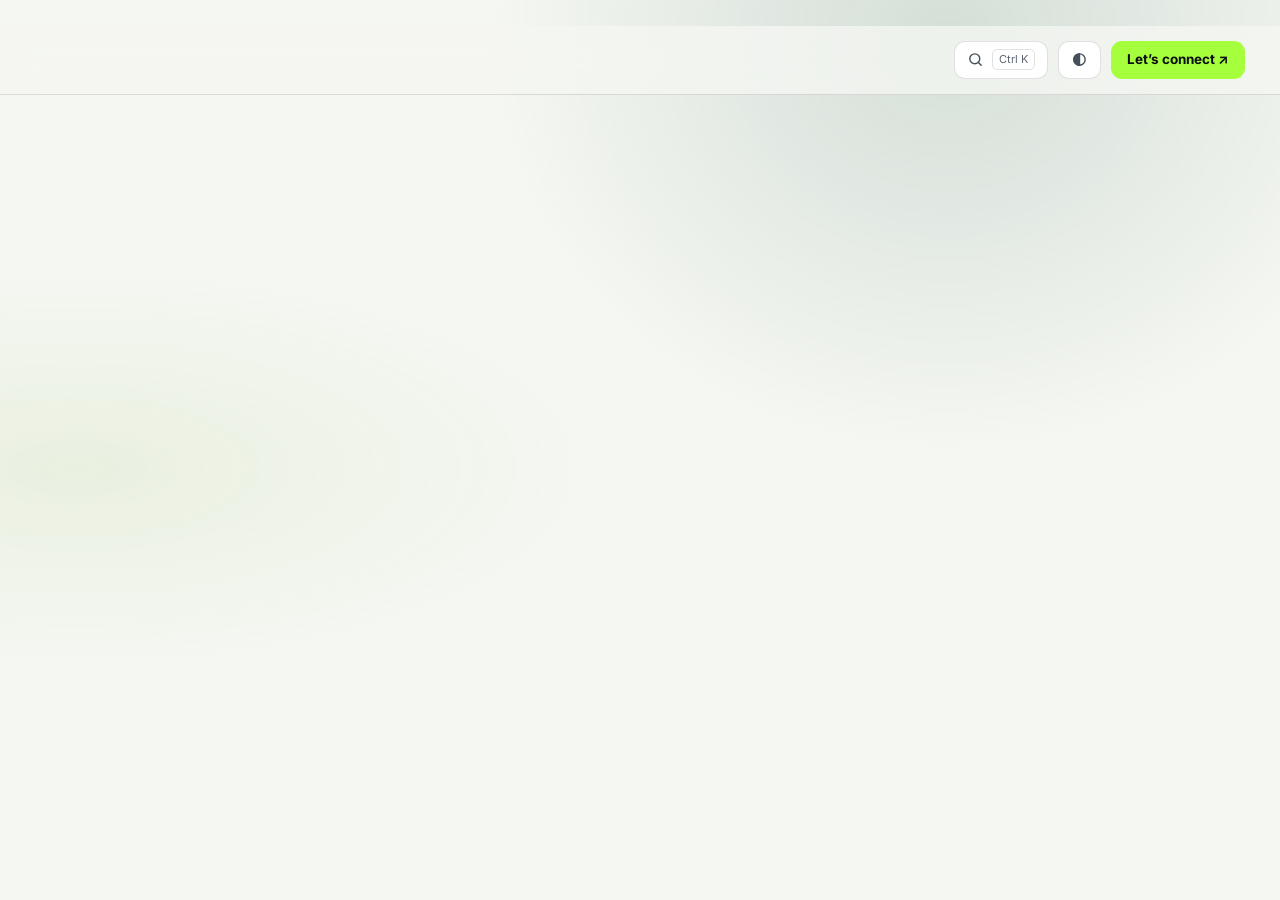
==== index.html @ dca44bc2 "feat: restore portfolio v10 site and brand asset paths" ====
<!doctype html>
<html lang="en">
<head>
<meta charset="utf-8">
<meta name="viewport" content="width=device-width,initial-scale=1,viewport-fit=cover">
<title>Mahid Rafiq | Pharmacy × Technology × Research</title>
<meta name="description" content="Mahid Rafiq is a B.Pharm student and software builder working across pharmacy, technology, research and innovation. Open to remote, part-time internships and project work.">
<meta name="author" content="Mahid Rafiq">
<meta name="robots" content="index,follow,max-image-preview:large">
<link rel="canonical" href="https://mahidrafiq.github.io/mahidrafiq/">
<link rel="preconnect" href="https://fonts.googleapis.com">
<link rel="preconnect" href="https://fonts.gstatic.com" crossorigin>
<meta property="og:title" content="Mahid Rafiq | Pharmacy × Technology × Research">
<meta property="og:description" content="Software, research support and grassroots innovation from a B.Pharm student. Try the live demos.">
<meta name="theme-color" content="#0B0F12">
<link rel="icon" type="image/png" sizes="32x32" href="assets/brand/favicon-32.png">
<link rel="icon" type="image/png" sizes="16x16" href="assets/brand/favicon-16.png">
<link rel="apple-touch-icon" href="assets/brand/apple-touch-icon.png">
<meta property="og:type" content="website">
<meta property="og:site_name" content="Mahid Rafiq">
<meta property="og:url" content="https://mahidrafiq.github.io/mahidrafiq/">
<meta property="og:locale" content="en_IN">
<meta property="og:image:width" content="1200">
<meta property="og:image:height" content="630">
<meta property="og:image" content="https://mahidrafiq.github.io/mahidrafiq/assets/brand/og-image.png">
<meta name="twitter:card" content="summary_large_image">
<meta name="twitter:title" content="Mahid Rafiq | Pharmacy × Technology × Research">
<meta name="twitter:description" content="Software, research support and grassroots innovation from a B.Pharm student.">
<meta name="twitter:image" content="https://mahidrafiq.github.io/mahidrafiq/assets/brand/og-image.png">
<link rel="stylesheet" href="https://fonts.googleapis.com/css2?family=Inter:wght@400;500;600;700&family=Space+Grotesk:wght@400;500;600;700&display=swap">
<link rel="stylesheet" href="css/style.css">
<script type="application/ld+json">
{"@context":"https://schema.org","@graph":[{"@type":"Person","@id":"https://mahidrafiq.github.io/mahidrafiq/#person","name":"Mahid Rafiq","url":"https://mahidrafiq.github.io/mahidrafiq/","image":"https://mahidrafiq.github.io/mahidrafiq/assets/mahid-portrait.jpg","jobTitle":"B.Pharm student · Junior software developer · Research & innovation","sameAs":["https://www.linkedin.com/in/mahidrafiq","https://github.com/mahidrafiq"],"knowsAbout":["Pharmacy","Software development","Scientific research","Technical documentation","Grassroots innovation","Agricultural innovation"]},{"@type":"WebSite","@id":"https://mahidrafiq.github.io/mahidrafiq/#website","url":"https://mahidrafiq.github.io/mahidrafiq/","name":"Mahid Rafiq","description":"Portfolio of Mahid Rafiq — pharmacy, technology, research and innovation."}]}
</script>
</head>
<body>
<svg class="defs" width="0" height="0" aria-hidden="true" focusable="false"><defs><linearGradient id="mr-metal" x1="0" y1="0" x2="0.95" y2="1"><stop offset="0%" stop-color="#FFFFFF"/><stop offset="22%" stop-color="#C8CDD4"/><stop offset="43%" stop-color="#F8FAFC"/><stop offset="65%" stop-color="#8B929C"/><stop offset="84%" stop-color="#E5E8ED"/><stop offset="100%" stop-color="#FFFFFF"/></linearGradient></defs></svg>
<div id="bar"></div><div id="spot"></div>
<a class="skip" href="#view">Skip to content</a>
<header class="topbar bleed"><div class="shell nav">
<a class="brand" id="brand-link" href="#top" aria-label="Home"></a><nav class="nav-links" id="navlinks" aria-label="Main navigation"></nav>
<div class="nav-right">
<button class="ib" id="palbtn" type="button" aria-label="Open command palette" aria-controls="pal" aria-expanded="false"><svg viewBox="0 0 24 24" fill="none" stroke="currentColor" stroke-width="2" stroke-linecap="round"><circle cx="11" cy="11" r="7"/><path d="M20 20l-3.5-3.5"/></svg><kbd id="kbd">Ctrl K</kbd></button>
<button class="ib" id="theme" type="button" aria-label="Switch colour theme"><svg viewBox="0 0 24 24" fill="none" stroke="currentColor" stroke-width="2" stroke-linecap="round"><circle cx="12" cy="12" r="8"/><path d="M12 4a8 8 0 0 0 0 16z" fill="currentColor"/></svg></button>
<a class="nav-cta" href="https://www.linkedin.com/in/mahidrafiq" target="_blank" rel="noopener">Let’s connect ↗</a>
<button class="ib menu-toggle" id="menubtn" type="button" aria-expanded="false" aria-controls="mpanel" aria-label="Open navigation"><svg viewBox="0 0 24 24" fill="none" stroke="currentColor" stroke-width="2" stroke-linecap="round"><path d="M4 8h16M4 16h16"/></svg></button>
</div></div></header>
<div class="mpanel" id="mpanel"></div><main id="view" tabindex="-1"></main><footer id="footer" class="bleed"></footer>
<div class="pal" id="pal" hidden role="dialog" aria-modal="true" aria-label="Command palette"><div class="pal-box"><input class="pal-in" id="pal-in" type="text" placeholder="Jump to a page, section or command…" autocomplete="off" spellcheck="false" aria-label="Search commands" aria-controls="pal-list"><ul id="pal-list" role="listbox"></ul><div class="pal-foot mono">↑ ↓ navigate · enter select · esc close</div></div></div>
<div id="toast" role="status"></div><div class="vh" id="live" aria-live="polite"></div>
<noscript><div class="noscript-card"><strong>JavaScript is required for the interactive portfolio.</strong><p>You can still reach Mahid directly through <a href="https://www.linkedin.com/in/mahidrafiq">LinkedIn</a> or <a href="https://github.com/mahidrafiq">GitHub</a>.</p></div></noscript>
<script src="js/data.js"></script><script src="js/app.js"></script>
</body>
</html>
---- css/style.css ----
/* Brand: Midnight Voltage — original v10 layout, responsive grid and motion system. */
:root{--bg:#0B0F12;--bg2:#0e1418;--panel:#11171c;--panel2:#171f26;--text:#F5F7F2;--muted:#AEB6BF;--dim:#85909b;--line:rgba(245,247,242,.11);--line2:rgba(245,247,242,.2);--lime:#A6FF3D;--on-lime:#0B0F12;--acc:#A6FF3D;--silver:#C7CCD3;--forest:#0F4D3A;--good:#6ee7a0;--bad:#ff8a8a;--g1:#A6FF3D;--g2:#C7CCD3;--glow:rgba(15,77,58,.45);--glow2:rgba(166,255,61,.06);--noise:.09;--shadow:0 30px 80px -30px rgba(0,0,0,.7);--lgd:block;--lgl:none;--sans:"Inter",system-ui,-apple-system,"Segoe UI",sans-serif;--display:"Space Grotesk","Inter",system-ui,sans-serif;--mono:"Inter",system-ui,sans-serif;--max:1210px;color-scheme:dark}
:root[data-theme=light]{--bg:#F5F7F2;--bg2:#ebeee8;--panel:#fff;--panel2:#eff2ec;--text:#0B0F12;--muted:#46505a;--dim:#5d6772;--line:rgba(11,15,18,.12);--line2:rgba(11,15,18,.24);--acc:#0F4D3A;--silver:#5d6772;--good:#0d7a47;--bad:#b42323;--g1:#0F4D3A;--g2:#687280;--glow:rgba(15,77,58,.14);--glow2:rgba(94,158,0,.07);--noise:0;--lgd:none;--lgl:block;color-scheme:light}
@media(prefers-color-scheme:light){:root:not([data-theme=dark]){--bg:#F5F7F2;--bg2:#ebeee8;--panel:#fff;--panel2:#eff2ec;--text:#0B0F12;--muted:#46505a;--dim:#5d6772;--line:rgba(11,15,18,.12);--line2:rgba(11,15,18,.24);--acc:#0F4D3A;--silver:#5d6772;--good:#0d7a47;--bad:#b42323;--g1:#0F4D3A;--g2:#687280;--glow:rgba(15,77,58,.14);--glow2:rgba(94,158,0,.07);--noise:0;--lgd:none;--lgl:block;color-scheme:light}}
*{box-sizing:border-box}[hidden]{display:none!important}html{scroll-behavior:smooth;scroll-padding-top:92px}body{margin:0;background:var(--bg);color:var(--text);font-family:var(--sans);font-size:16px;line-height:1.6;-webkit-font-smoothing:antialiased;padding-left:max(16px,env(safe-area-inset-left,0px));padding-right:max(16px,env(safe-area-inset-right,0px));overflow-x:clip}body:before{content:"";position:fixed;inset:0;z-index:-2;pointer-events:none;background:radial-gradient(ellipse at 74% 4%,var(--glow),transparent 34%),radial-gradient(ellipse at 6% 52%,var(--glow2),transparent 30%)}#spot{position:fixed;left:0;top:0;width:640px;height:640px;margin:-320px 0 0 -320px;border-radius:50%;pointer-events:none;z-index:-1;opacity:0;transition:opacity .5s;background:radial-gradient(circle,var(--glow),transparent 62%)}body:after{content:"";position:fixed;inset:0;pointer-events:none;z-index:60;opacity:var(--noise);mix-blend-mode:soft-light;background-image:url("data:image/svg+xml,%3Csvg viewBox='0 0 180 180' xmlns='http://www.w3.org/2000/svg'%3E%3Cfilter id='n'%3E%3CfeTurbulence type='fractalNoise' baseFrequency='.92' numOctaves='3' stitchTiles='stitch'/%3E%3C/filter%3E%3Crect width='100%25' height='100%25' filter='url(%23n)' opacity='.22'/%3E%3C/svg%3E")}a{color:inherit;text-decoration:none}button,input,select{font:inherit;color:inherit}img{max-width:100%;display:block}:focus-visible{outline:2px solid var(--acc);outline-offset:3px;border-radius:6px}.shell{width:100%;max-width:var(--max);margin:0 auto}.mono{font-family:var(--mono);font-size:11.5px;letter-spacing:.1em;text-transform:uppercase;color:var(--dim)}h1,h2,h3{margin:0;text-wrap:balance;font-family:var(--display)}.bleed{margin-inline:calc(-1 * max(16px,env(safe-area-inset-left,0px)));padding-inline:max(16px,env(safe-area-inset-left,0px))}.skip{position:absolute;left:-999px;top:8px;background:var(--lime);color:var(--on-lime);padding:8px 14px;border-radius:8px;z-index:100;font-weight:700}.skip:focus{left:16px}
#bar{position:fixed;left:0;top:env(safe-area-inset-top,0px);height:2px;width:0;z-index:80;background:linear-gradient(90deg,var(--g1),var(--g2))}.topbar{position:sticky;top:env(safe-area-inset-top,0px);z-index:50;background:color-mix(in srgb,var(--bg) 78%,transparent);backdrop-filter:blur(18px) saturate(1.4);-webkit-backdrop-filter:blur(18px) saturate(1.4);border-bottom:1px solid var(--line)}.nav{display:flex;align-items:center;gap:16px;height:68px}.brand{display:flex;align-items:center;gap:13px;white-space:nowrap}.mkw{display:block;line-height:0}.mk{height:30px;width:auto;aspect-ratio:840/556;display:block}.mk-d{display:var(--lgd)}.mk-l{display:var(--lgl)}.brand-word{display:grid;font-family:var(--display);font-size:14px;letter-spacing:.14em;line-height:1.2;text-transform:uppercase}.brand-word .n1{font-weight:400}.brand-word b{font-weight:700}.brand-word small{font-family:var(--sans);font-weight:500;font-size:8.5px;letter-spacing:.24em;color:var(--dim)}.nav-links{display:flex;gap:2px;margin-inline:auto}.nav-links a{font-size:14px;font-weight:500;color:var(--muted);padding:8px 12px;border-radius:999px;transition:color .2s,background .2s}.nav-links a:hover{color:var(--text);background:var(--panel2)}.nav-links a[aria-current=true]{color:var(--text);background:var(--panel2);box-shadow:inset 0 0 0 1px var(--line)}.nav-right{display:flex;align-items:center;gap:10px}.ib{height:38px;min-width:38px;padding:0 12px;border-radius:11px;border:1px solid var(--line);background:var(--panel);display:inline-flex;align-items:center;justify-content:center;gap:8px;cursor:pointer;color:var(--muted);transition:border-color .2s,color .2s}.ib:hover{border-color:var(--line2);color:var(--text)}.ib kbd{font-family:var(--mono);font-size:11px;border:1px solid var(--line);border-radius:5px;padding:1px 6px;color:var(--dim)}.ib svg{width:17px;height:17px}.nav-cta{height:38px;padding:0 16px;border-radius:11px;background:var(--lime);color:var(--on-lime);font-weight:700;font-size:13.5px;display:inline-flex;align-items:center;gap:8px;transition:transform .2s,box-shadow .2s}.nav-cta:hover{transform:translateY(-1px);box-shadow:0 10px 30px -8px var(--lime)}.menu-toggle{display:none}.mpanel{display:none}
@media(max-width:1180px){.nav-links,.nav-cta,.ib kbd{display:none}.nav-right{margin-left:auto}.menu-toggle{display:inline-flex}.mpanel{position:fixed;inset:calc(68px + env(safe-area-inset-top,0px)) 0 0 0;background:var(--bg);z-index:49;padding:24px max(16px,env(safe-area-inset-left,0px)) 40px;overflow:auto;flex-direction:column;gap:4px}.mpanel.open{display:flex}.mpanel a{font-size:clamp(1.6rem,7vw,2.2rem);font-weight:800;letter-spacing:-.03em;padding:12px 0;border-bottom:1px solid var(--line);display:flex;justify-content:space-between}.mpanel a span{font-family:var(--mono);font-size:12px;color:var(--dim);font-weight:400;align-self:center}}@media(max-width:480px){.brand-word small{display:none}}
.btn{display:inline-flex;align-items:center;gap:10px;padding:14px 22px;border-radius:14px;font-weight:700;font-size:14.5px;border:1px solid var(--line2);background:transparent;cursor:pointer;transition:transform .2s,box-shadow .2s,border-color .2s,background .2s}.btn:hover{transform:translateY(-2px);border-color:var(--text)}.btn-primary{background:var(--lime);color:var(--on-lime);border-color:transparent}.btn-primary:hover{border-color:transparent;box-shadow:0 14px 40px -10px var(--lime)}.btn.sm{padding:9px 14px;font-size:13px;border-radius:10px}
.hero{padding-block:clamp(40px,6vw,72px) 0;overflow-x:clip}.hero-grid{display:grid;grid-template-columns:1.12fr .88fr;gap:clamp(28px,5vw,64px);align-items:center}.pill{display:inline-flex;align-items:center;gap:10px;border:1px solid var(--line);background:var(--panel);border-radius:999px;padding:7px 14px;font-family:var(--mono);font-size:11px;letter-spacing:.12em;text-transform:uppercase;color:var(--muted)}.dot{width:7px;height:7px;border-radius:50%;background:var(--good);box-shadow:0 0 0 0 var(--good);animation:ping 2.2s infinite}.hero h1{font-size:clamp(2.9rem,6.5vw,5.5rem);font-weight:800;letter-spacing:-.045em;line-height:.93;margin:26px 0 24px}.hero h1 .stroke{color:transparent;-webkit-text-stroke:1.5px var(--text)}.hero h1 .grad{background:linear-gradient(95deg,var(--g1),var(--g2));-webkit-background-clip:text;background-clip:text;color:transparent;padding-bottom:.08em}.hero-desc{max-width:56ch;font-size:clamp(1rem,1.5vw,1.15rem);color:var(--muted);margin:0 0 26px}.hero-desc strong{color:var(--text);font-weight:600}.now{display:flex;align-items:center;gap:12px;margin:0 0 30px;font-family:var(--mono);font-size:13px;color:var(--muted)}.now .lbl{color:var(--dim);text-transform:uppercase;letter-spacing:.1em;font-size:11px}.swap{position:relative;display:inline-block;height:1.5em;min-width:22ch;overflow:hidden;vertical-align:bottom}.swap span{position:absolute;left:0;top:0;white-space:nowrap;color:var(--acc);opacity:0;transform:translateY(60%);transition:opacity .5s,transform .5s}.swap span.on{opacity:1;transform:none}.hero-actions{display:flex;flex-wrap:wrap;gap:12px}
.visual{position:relative;justify-self:center;width:min(100%,430px);perspective:1100px}.visual-aura{position:absolute;inset:-12% -10%;background:radial-gradient(closest-side,var(--glow),transparent);filter:blur(10px);z-index:0}.orbit{position:absolute;inset:-14%;z-index:0;pointer-events:none}.orbit svg{width:100%;height:100%;overflow:visible}.portrait{position:relative;z-index:1;aspect-ratio:4/5;border-radius:999px 999px 30px 30px;overflow:hidden;border:1px solid var(--line2);background:var(--panel);box-shadow:var(--shadow);transform:rotateX(var(--rx,0deg)) rotateY(var(--ry,0deg));transition:transform .25s ease-out}.portrait img{width:100%;height:100%;object-fit:cover;object-position:center 30%}.visual-note{position:absolute;bottom:18px;left:-18px;z-index:2;border:1px solid var(--line);background:var(--panel);border-radius:12px;padding:12px 15px;box-shadow:var(--shadow);font-size:12px;color:var(--muted)}.visual-note b{display:block;font-size:13px;color:var(--text)}.visual-tag{position:absolute;top:15%;right:-20px;z-index:2;padding:10px 13px;background:var(--lime);color:var(--on-lime);border-radius:10px;font-weight:800;font-size:11px;letter-spacing:.08em;text-transform:uppercase}
.section{padding-block:clamp(70px,9vw,120px)}.section-tight{padding-block:50px}.section-head{display:flex;align-items:end;justify-content:space-between;gap:24px;margin-bottom:34px}.eyebrow{font-family:var(--mono);font-size:11px;letter-spacing:.15em;text-transform:uppercase;color:var(--acc);margin:0 0 12px}.section h2{font-size:clamp(2rem,4vw,3.5rem);line-height:1;letter-spacing:-.04em}.section-intro{max-width:58ch;color:var(--muted);margin:14px 0 0}.grid2{display:grid;grid-template-columns:repeat(2,minmax(0,1fr));gap:18px}.grid3{display:grid;grid-template-columns:repeat(3,minmax(0,1fr));gap:18px}.card{position:relative;border:1px solid var(--line);border-radius:20px;background:linear-gradient(140deg,var(--panel),color-mix(in srgb,var(--panel) 75%,var(--bg)));padding:24px;overflow:hidden;transition:border-color .25s,transform .25s,box-shadow .25s}.card:hover{border-color:var(--line2);transform:translateY(-3px);box-shadow:var(--shadow)}.card h3{font-size:1.2rem;line-height:1.25}.card p{color:var(--muted);margin:10px 0}.card .meta{font-family:var(--mono);font-size:11px;letter-spacing:.09em;text-transform:uppercase;color:var(--dim)}.tag-row{display:flex;flex-wrap:wrap;gap:7px;margin-top:18px}.tag{display:inline-flex;border:1px solid var(--line);border-radius:999px;padding:4px 9px;font-size:11px;color:var(--muted)}.card-links{display:flex;flex-wrap:wrap;gap:14px;margin-top:18px;font-size:13px;font-weight:700}.card-links a{color:var(--acc)}.card-links a:hover{text-decoration:underline;text-underline-offset:4px}
.work-grid{display:grid;grid-template-columns:repeat(2,minmax(0,1fr));gap:18px}.project-card{display:flex;flex-direction:column;min-height:260px}.project-top{display:flex;justify-content:space-between;align-items:start;gap:16px}.status{display:inline-flex;font-size:10px;letter-spacing:.09em;text-transform:uppercase;color:var(--good);border:1px solid color-mix(in srgb,var(--good) 35%,transparent);padding:5px 8px;border-radius:999px;white-space:nowrap}.project-card .card-links{margin-top:auto;padding-top:14px}
.skill-map{display:grid;grid-template-columns:.8fr 1.2fr;gap:28px}.domain-list{display:grid;gap:10px}.domain{display:flex;align-items:center;gap:12px;border:1px solid var(--line);padding:14px 16px;border-radius:14px;color:var(--muted);background:var(--panel)}.domain i{width:9px;height:9px;border-radius:50%;background:var(--d1)}.skill-groups{display:grid;grid-template-columns:repeat(2,minmax(0,1fr));gap:12px}.skill-group{border:1px solid var(--line);background:var(--panel);padding:18px;border-radius:16px}.skill-group h3{font-size:1rem;margin-bottom:12px}.skill-pills{display:flex;flex-wrap:wrap;gap:7px}.skill-pills span{border:1px solid var(--line);border-radius:99px;padding:5px 9px;color:var(--muted);font-size:12px}
.callout{display:flex;align-items:center;justify-content:space-between;gap:24px;padding:clamp(24px,4vw,40px);border:1px solid var(--line);border-radius:24px;background:linear-gradient(120deg,var(--panel),var(--bg2))}.callout h2{font-size:clamp(1.6rem,3vw,2.6rem)}.callout p{color:var(--muted);max-width:60ch;margin:10px 0 0}.timeline{display:grid;gap:0;border-left:1px solid var(--line2);margin-left:8px}.timeline-item{position:relative;padding:0 0 32px 28px}.timeline-item:before{content:"";position:absolute;left:-5px;top:7px;width:9px;height:9px;border-radius:50%;background:var(--lime);box-shadow:0 0 0 5px var(--bg)}.timeline-item .date{font:11px var(--mono);color:var(--dim);text-transform:uppercase;letter-spacing:.1em}.timeline-item h3{font-size:1.1rem;margin:7px 0}.timeline-item p{margin:0;color:var(--muted);max-width:70ch}
.about-grid{display:grid;grid-template-columns:1.1fr .9fr;gap:28px;align-items:start}.prose{max-width:70ch}.prose p{color:var(--muted)}.fact-list{display:grid;gap:10px}.fact{display:flex;justify-content:space-between;gap:12px;border-bottom:1px solid var(--line);padding:12px 0}.fact span{color:var(--muted)}.fact b{text-align:right}.contact-grid{display:grid;grid-template-columns:.9fr 1.1fr;gap:24px}.contact-card{padding:clamp(24px,4vw,42px);border:1px solid var(--line);background:var(--panel);border-radius:22px}.contact-card h3{font-size:1.4rem}.contact-card p{color:var(--muted)}.contact-links{display:grid;gap:10px;margin-top:24px}.contact-links a{padding:13px 15px;border:1px solid var(--line);border-radius:12px;display:flex;justify-content:space-between;align-items:center}.contact-links a:hover{border-color:var(--acc)}
.footer{border-top:1px solid var(--line);padding-block:24px;color:var(--dim);font-size:12px}.footer-inner{display:flex;justify-content:space-between;gap:20px;align-items:center}
#view{min-height:70vh;outline:none}#view.ready{animation:fadeIn .35s ease both}.page{min-height:60vh}.page-hero{padding:clamp(44px,7vw,88px) 0 40px}.page-hero h1{font-size:clamp(2.7rem,6vw,4.8rem);line-height:.98;letter-spacing:-.05em}.page-hero p{color:var(--muted);max-width:65ch;font-size:1.1rem}.crumb{font-family:var(--mono);font-size:11px;color:var(--dim);margin-bottom:22px}.crumb a{color:var(--acc)}.page-body{padding-bottom:100px}
.lab-layout{display:grid;grid-template-columns:240px minmax(0,1fr);gap:20px}.lab-nav{display:grid;align-content:start;gap:8px}.lab-nav button{border:1px solid var(--line);background:var(--panel);border-radius:12px;padding:12px;text-align:left;cursor:pointer}.lab-nav button[aria-selected=true]{border-color:var(--acc);color:var(--acc)}.lab-panel{border:1px solid var(--line);background:var(--panel);border-radius:18px;padding:clamp(18px,3vw,30px);min-width:0}.form-grid{display:grid;grid-template-columns:repeat(2,minmax(0,1fr));gap:12px}.field{display:grid;gap:5px}.field label{font-size:12px;color:var(--muted)}.field input,.field select{width:100%;padding:11px 12px;border:1px solid var(--line2);border-radius:10px;background:var(--bg)}.table-wrap{overflow:auto}.data-table{width:100%;border-collapse:collapse;font-size:13px}.data-table th,.data-table td{padding:12px;border-bottom:1px solid var(--line);text-align:left}.data-table th{color:var(--dim);font:10px var(--mono);text-transform:uppercase;letter-spacing:.1em}.total-row{font-size:1.35rem;font-weight:800}
.github-grid{display:grid;grid-template-columns:repeat(3,minmax(0,1fr));gap:14px}.repo-card{border:1px solid var(--line);border-radius:16px;padding:18px;background:var(--panel);display:flex;flex-direction:column;gap:8px}.repo-card .repo-name{font-weight:800;overflow-wrap:anywhere}.repo-card p{font-size:13px;color:var(--muted);margin:0}.repo-card .repo-meta{display:flex;gap:12px;color:var(--dim);font:10px var(--mono);margin-top:auto;padding-top:12px}.repo-card .repo-link{color:var(--acc);font-size:12px;font-weight:700}
.pal{position:fixed;inset:0;background:rgba(0,0,0,.62);z-index:100;display:grid;place-items:start center;padding:15vh 16px 24px;backdrop-filter:blur(8px)}.pal-box{width:min(640px,100%);max-height:70vh;overflow:auto;border:1px solid var(--line2);background:var(--panel);border-radius:18px;box-shadow:var(--shadow)}.pal-in{width:100%;padding:20px;border:0;border-bottom:1px solid var(--line);background:transparent;outline:none}.pal-box ul{list-style:none;margin:0;padding:8px;max-height:46vh;overflow:auto}.pal-box li{padding:11px 13px;border-radius:10px;display:flex;justify-content:space-between;gap:20px;cursor:pointer}.pal-box li[aria-selected=true]{background:var(--panel2)}.pal-box li span{color:var(--dim);font:10px var(--mono);text-transform:uppercase}.pal-foot{padding:12px 16px;border-top:1px solid var(--line)}
#toast{position:fixed;bottom:24px;left:50%;transform:translate(-50%,20px);opacity:0;pointer-events:none;padding:11px 16px;background:var(--text);color:var(--bg);border-radius:12px;font-size:13px;font-weight:700;z-index:150;transition:opacity .2s,transform .2s}#toast.show{opacity:1;transform:translate(-50%,0)}.vh{position:absolute;width:1px;height:1px;padding:0;margin:-1px;overflow:hidden;clip:rect(0,0,0,0);white-space:nowrap;border:0}
.reveal{opacity:0;transform:translateY(18px);transition:opacity .7s,transform .7s}.reveal.vis{opacity:1;transform:none}.js #view .reveal{opacity:0;transform:translateY(18px)}.js #view .reveal.vis{opacity:1;transform:none}
@keyframes fadeIn{from{opacity:0;transform:translateY(8px)}to{opacity:1;transform:none}}@keyframes ping{70%{box-shadow:0 0 0 7px transparent}100%{box-shadow:0 0 0 0 transparent}}
@media(max-width:900px){.hero-grid,.about-grid,.contact-grid,.skill-map{grid-template-columns:1fr}.visual{width:min(88%,410px);margin:24px auto 0}.grid3,.github-grid{grid-template-columns:repeat(2,minmax(0,1fr))}.callout{align-items:flex-start;flex-direction:column}.lab-layout{grid-template-columns:1fr}.lab-nav{grid-template-columns:repeat(2,minmax(0,1fr))}}
@media(max-width:600px){.grid2,.grid3,.work-grid,.github-grid,.skill-groups{grid-template-columns:1fr}.section-head{display:block}.section-head .btn{margin-top:18px}.visual-note{left:-8px}.visual-tag{right:-8px}.footer-inner{align-items:flex-start;flex-direction:column}.form-grid{grid-template-columns:1fr}.lab-nav{grid-template-columns:1fr}.hero h1{font-size:clamp(2.8rem,13vw,4.2rem)}}
@media(prefers-reduced-motion:reduce){*,*:before,*:after{scroll-behavior:auto!important;animation-duration:.01ms!important;animation-iteration-count:1!important;transition-duration:.01ms!important}.reveal{opacity:1;transform:none}#spot{display:none}}
.noscript-card{max-width:760px;margin:24px auto;padding:18px 20px;border:1px solid var(--line2);border-radius:14px;background:var(--panel);color:var(--text)}.noscript-card p{margin:6px 0 0;color:var(--muted)}.noscript-card a{color:var(--acc);font-weight:700;text-decoration:underline;text-underline-offset:3px}
@media(forced-colors:active){*{box-shadow:none!important;text-shadow:none!important}.btn,.ib,.nav-cta,.pill,.chip,.card{border:1px solid CanvasText}.dot{background:LinkText}:focus-visible{outline:2px solid Highlight}}
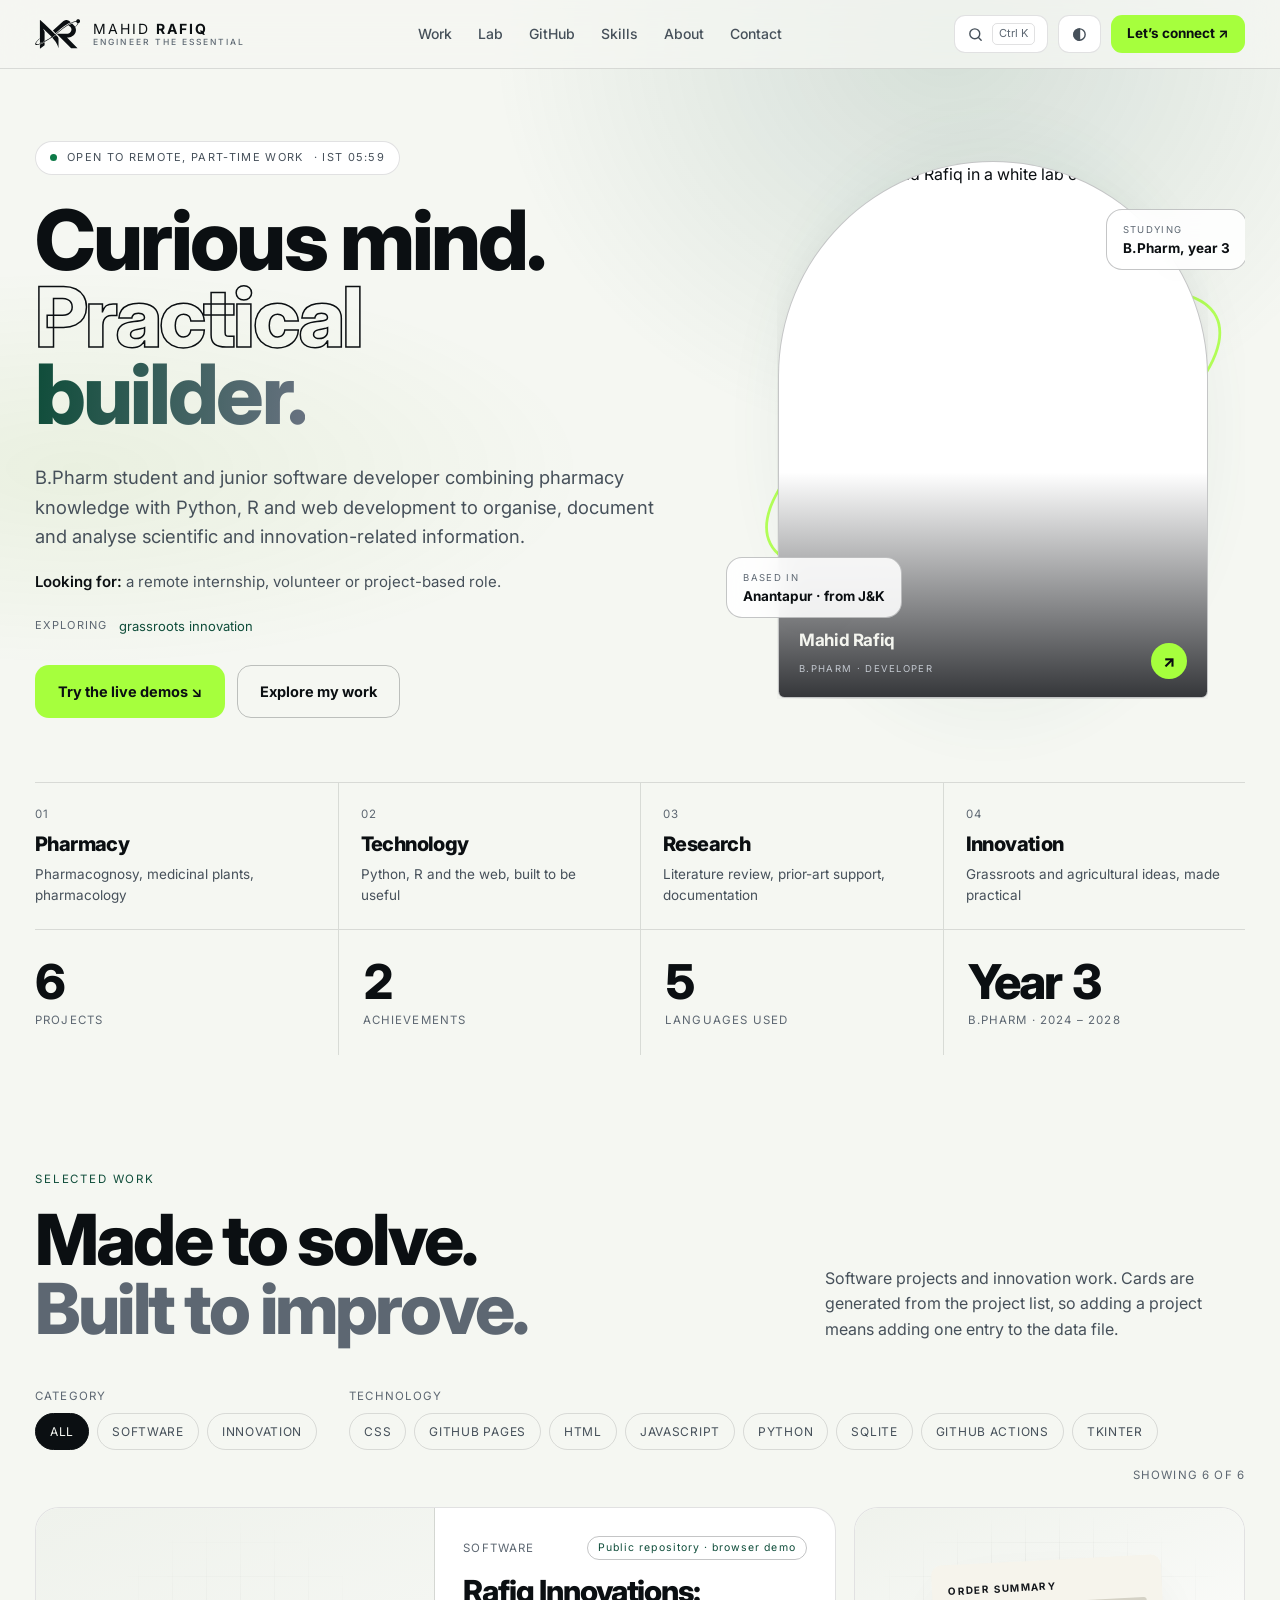
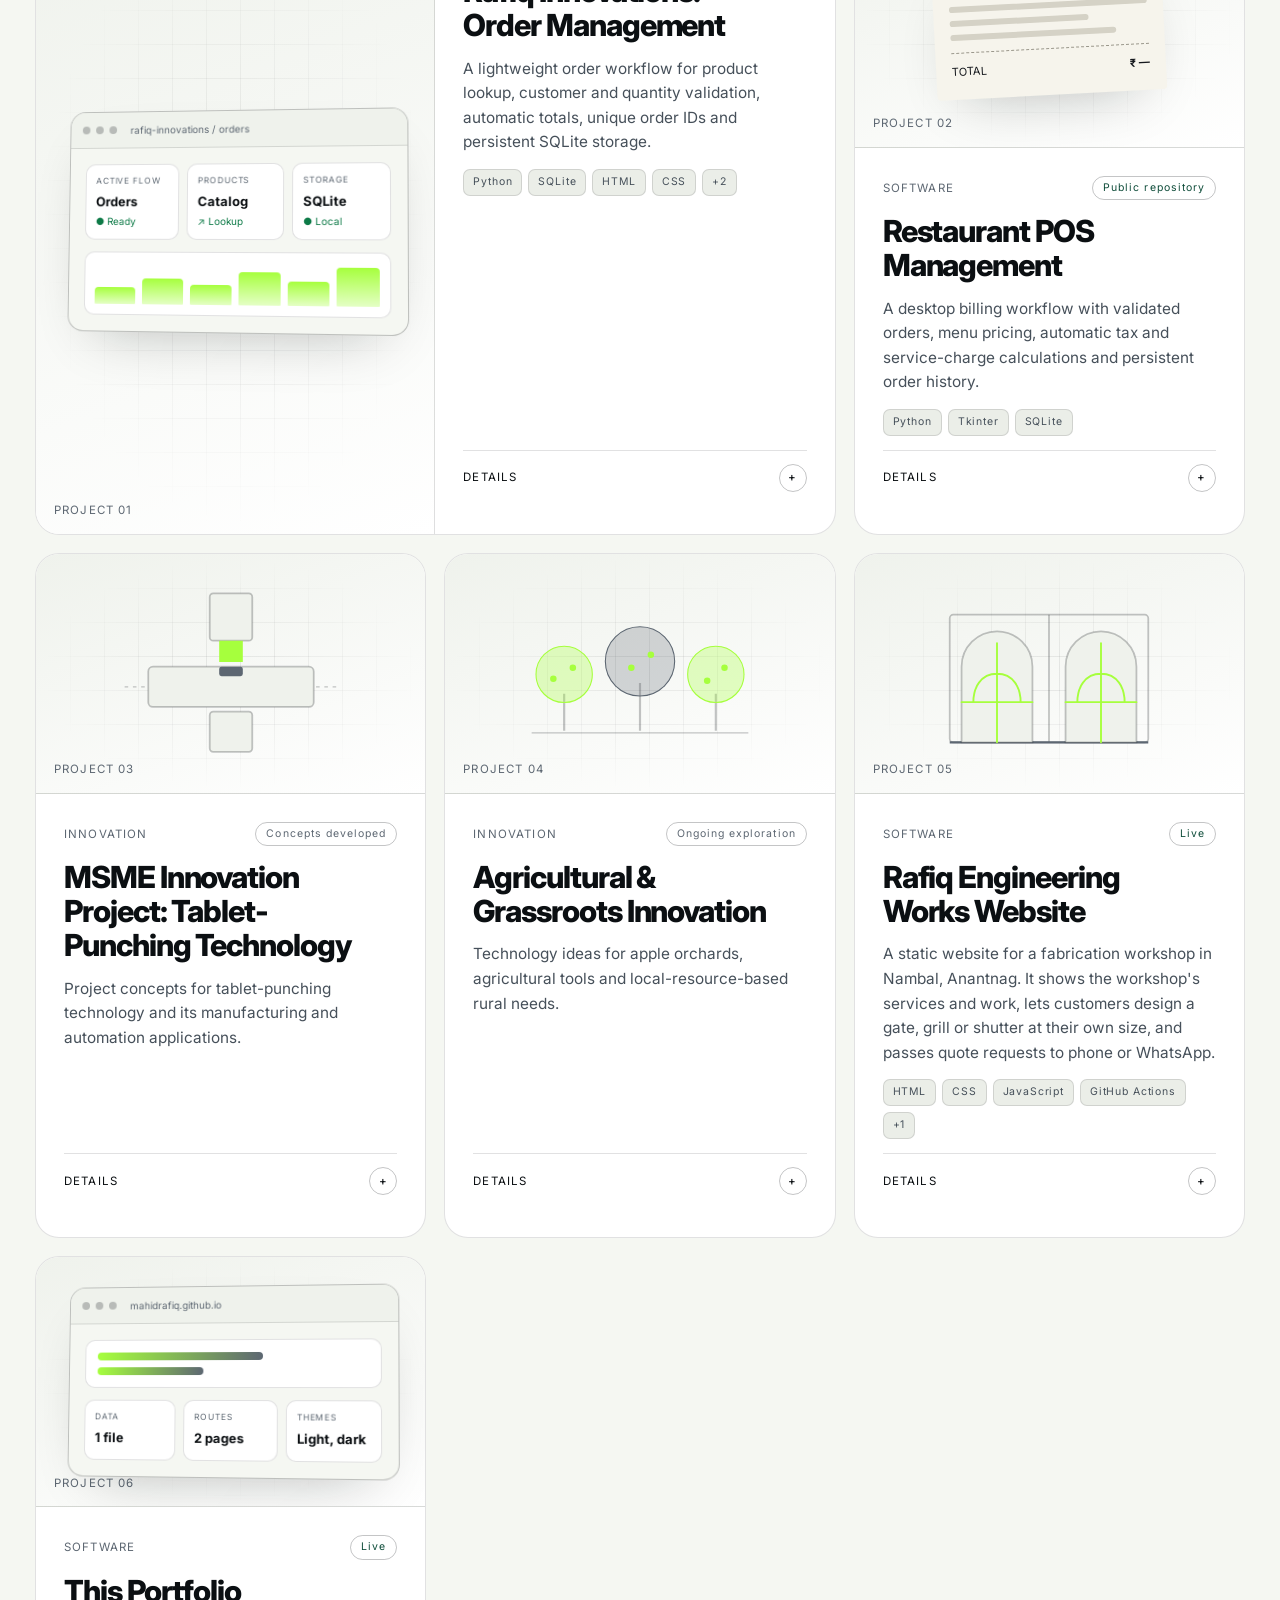
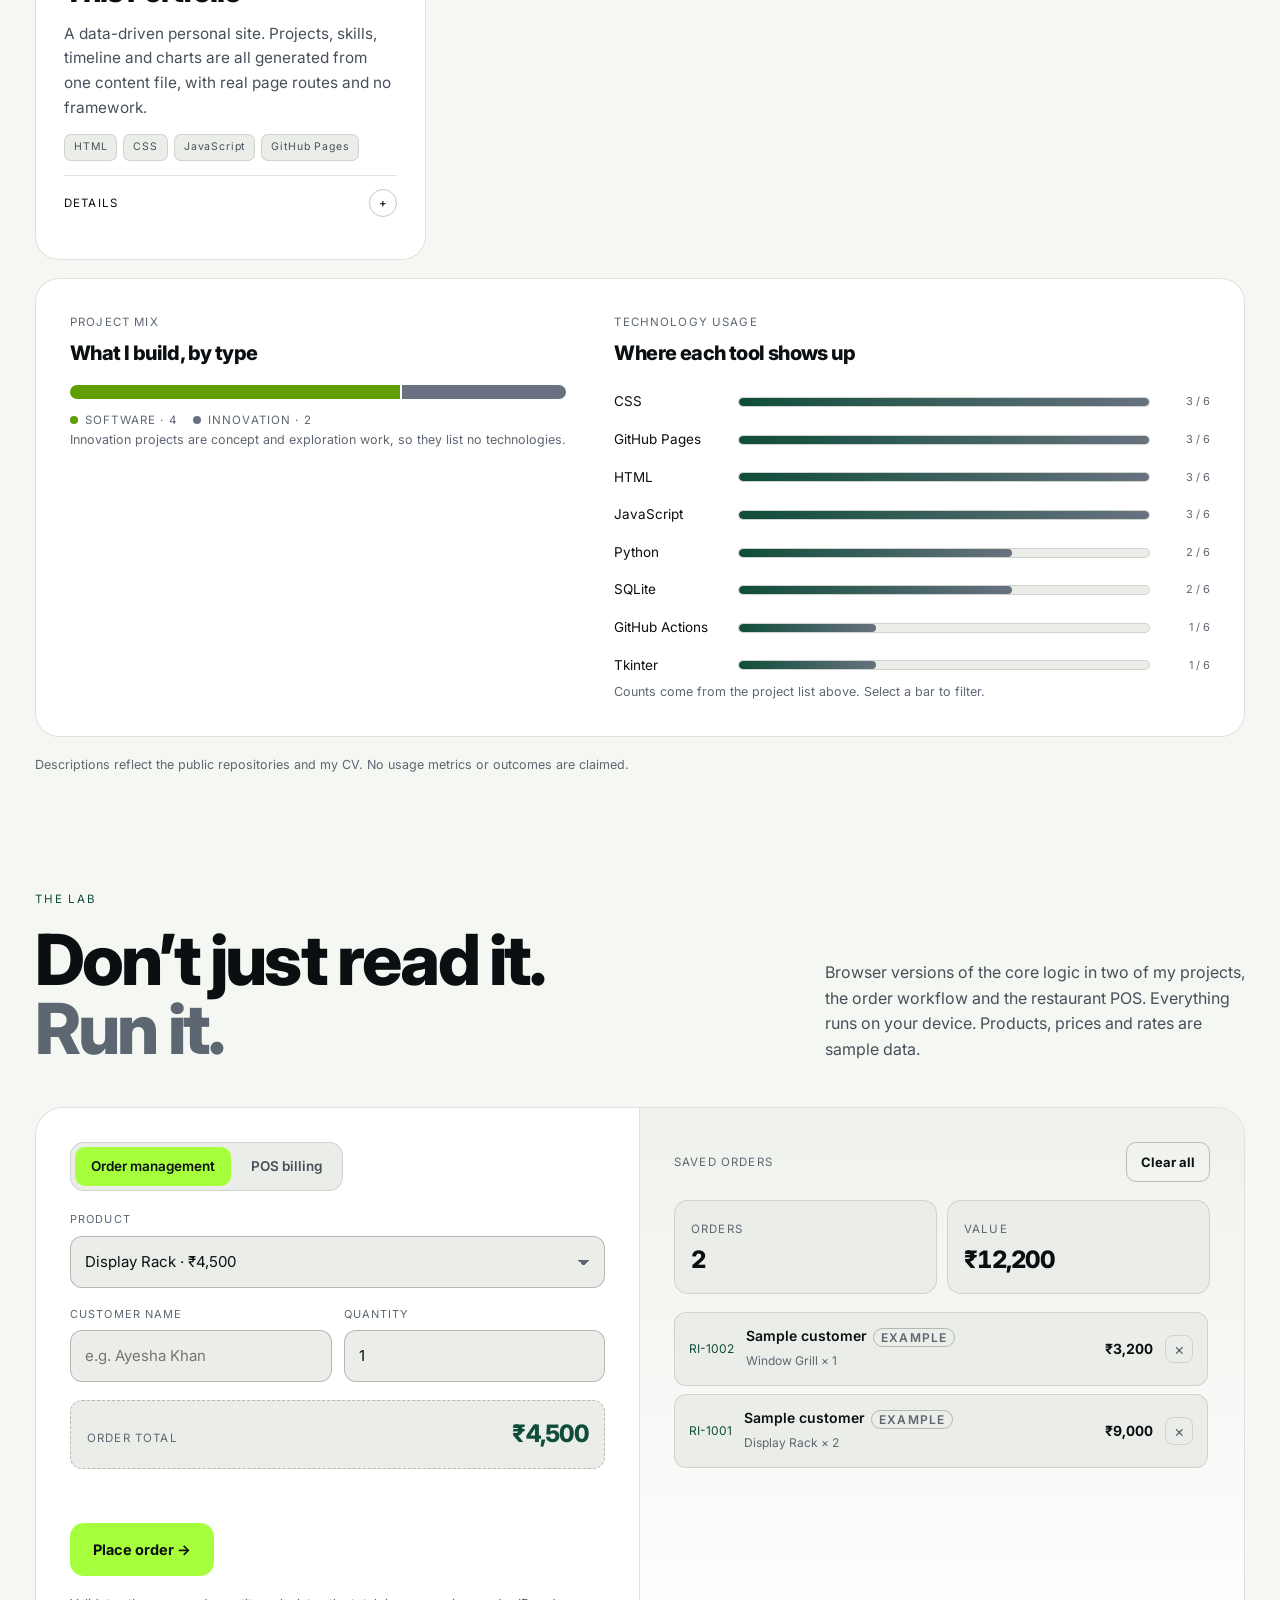
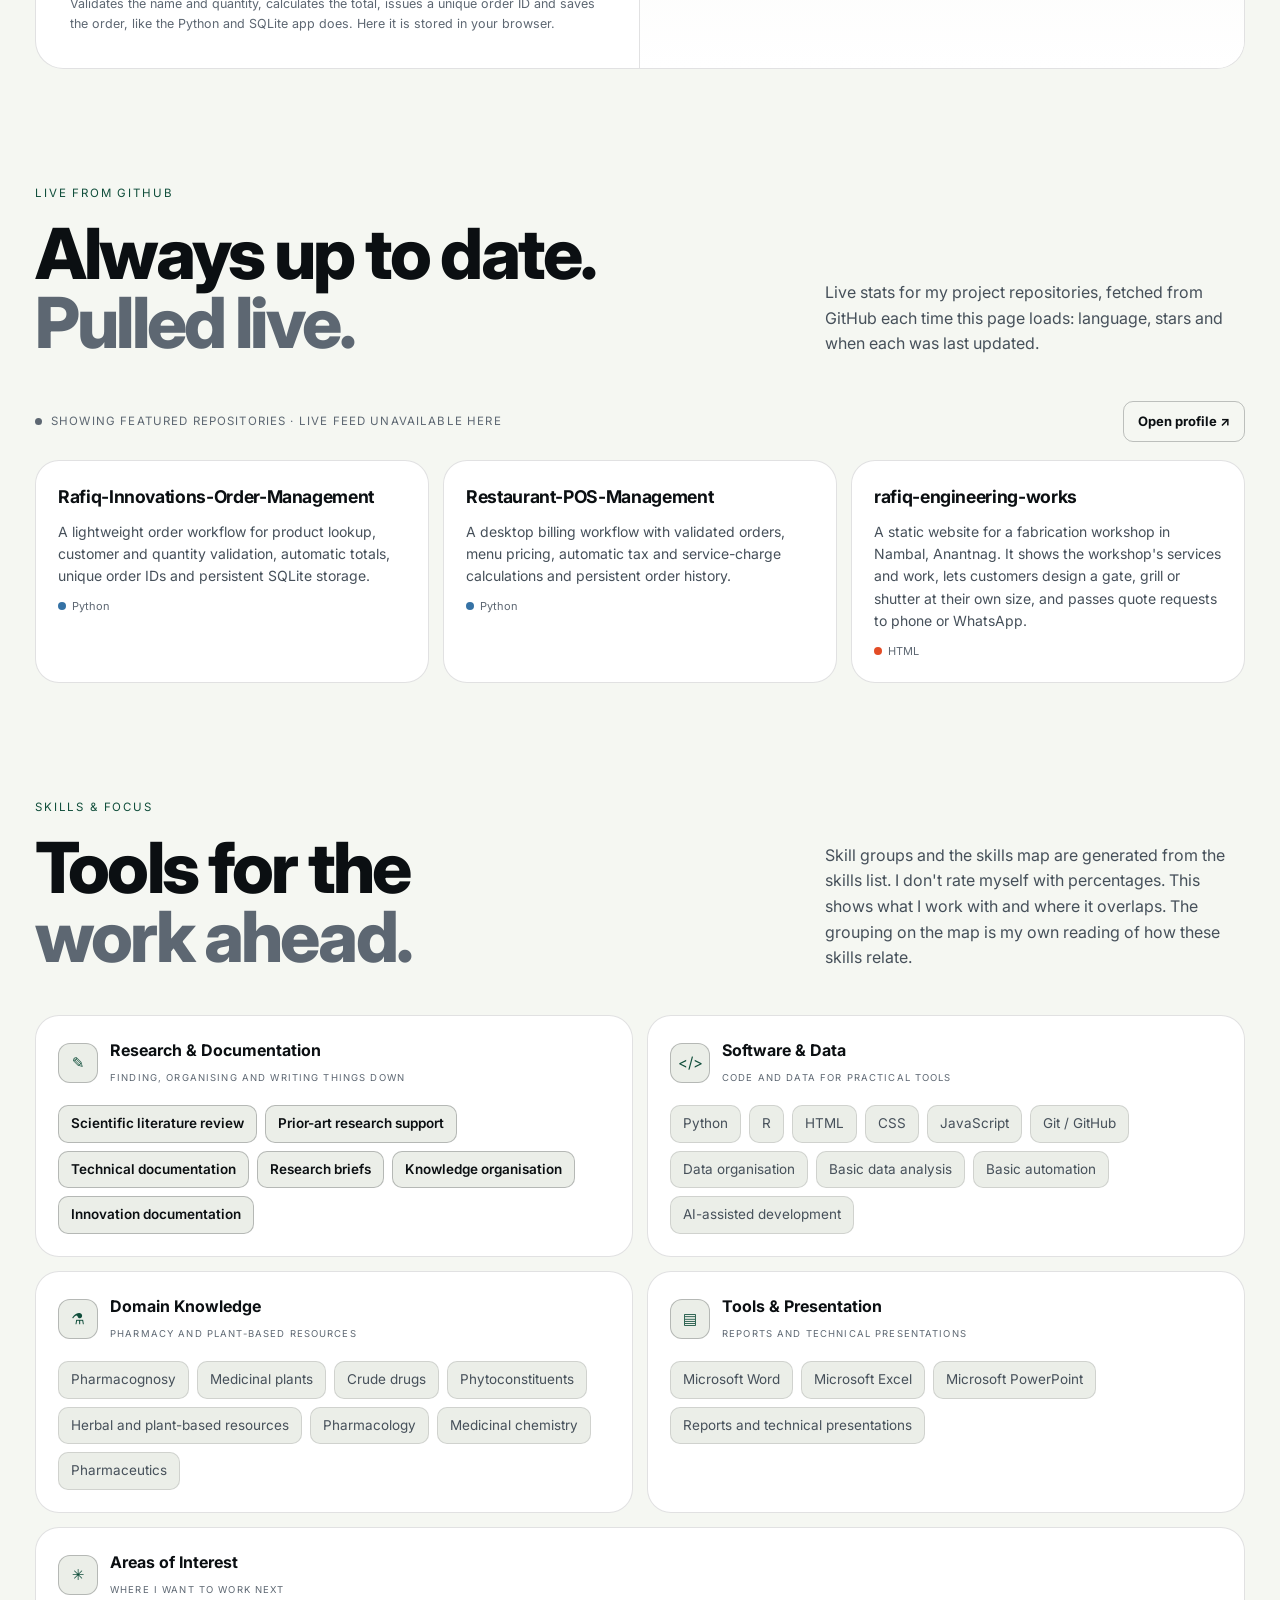
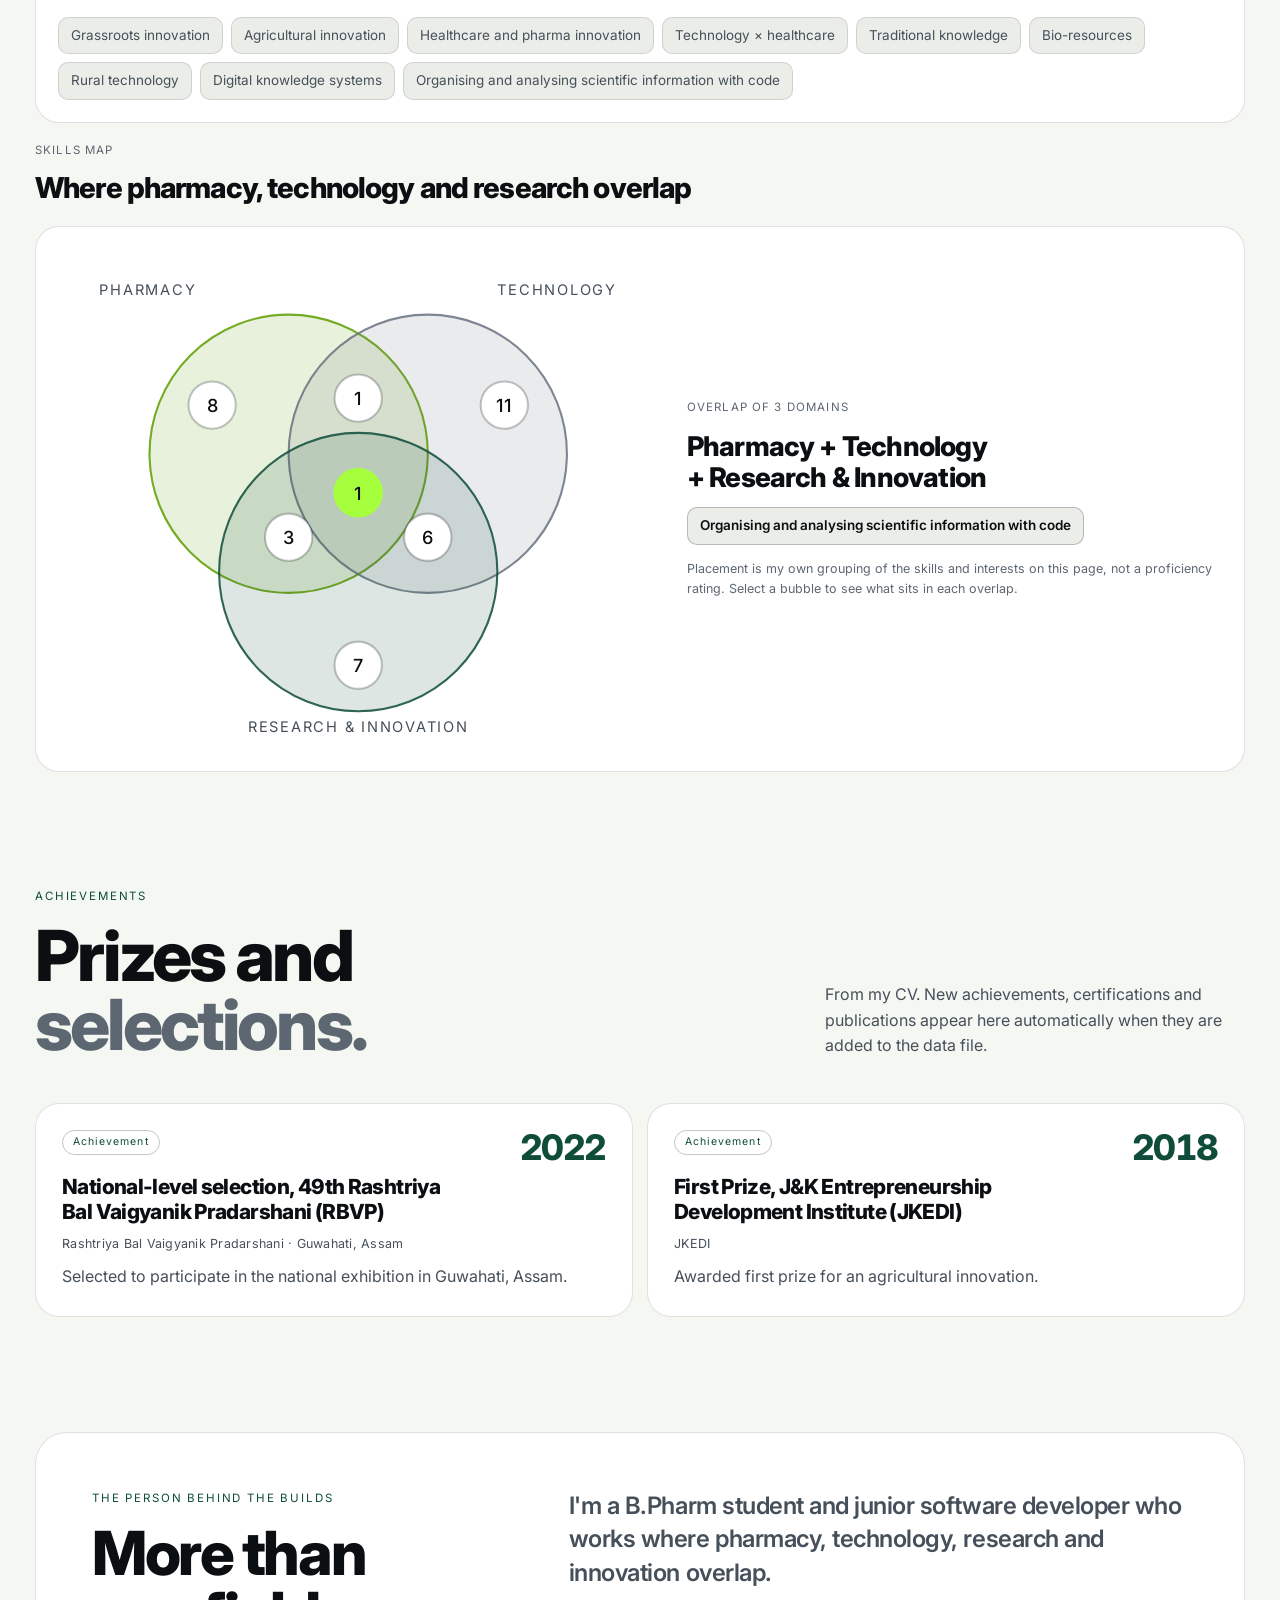
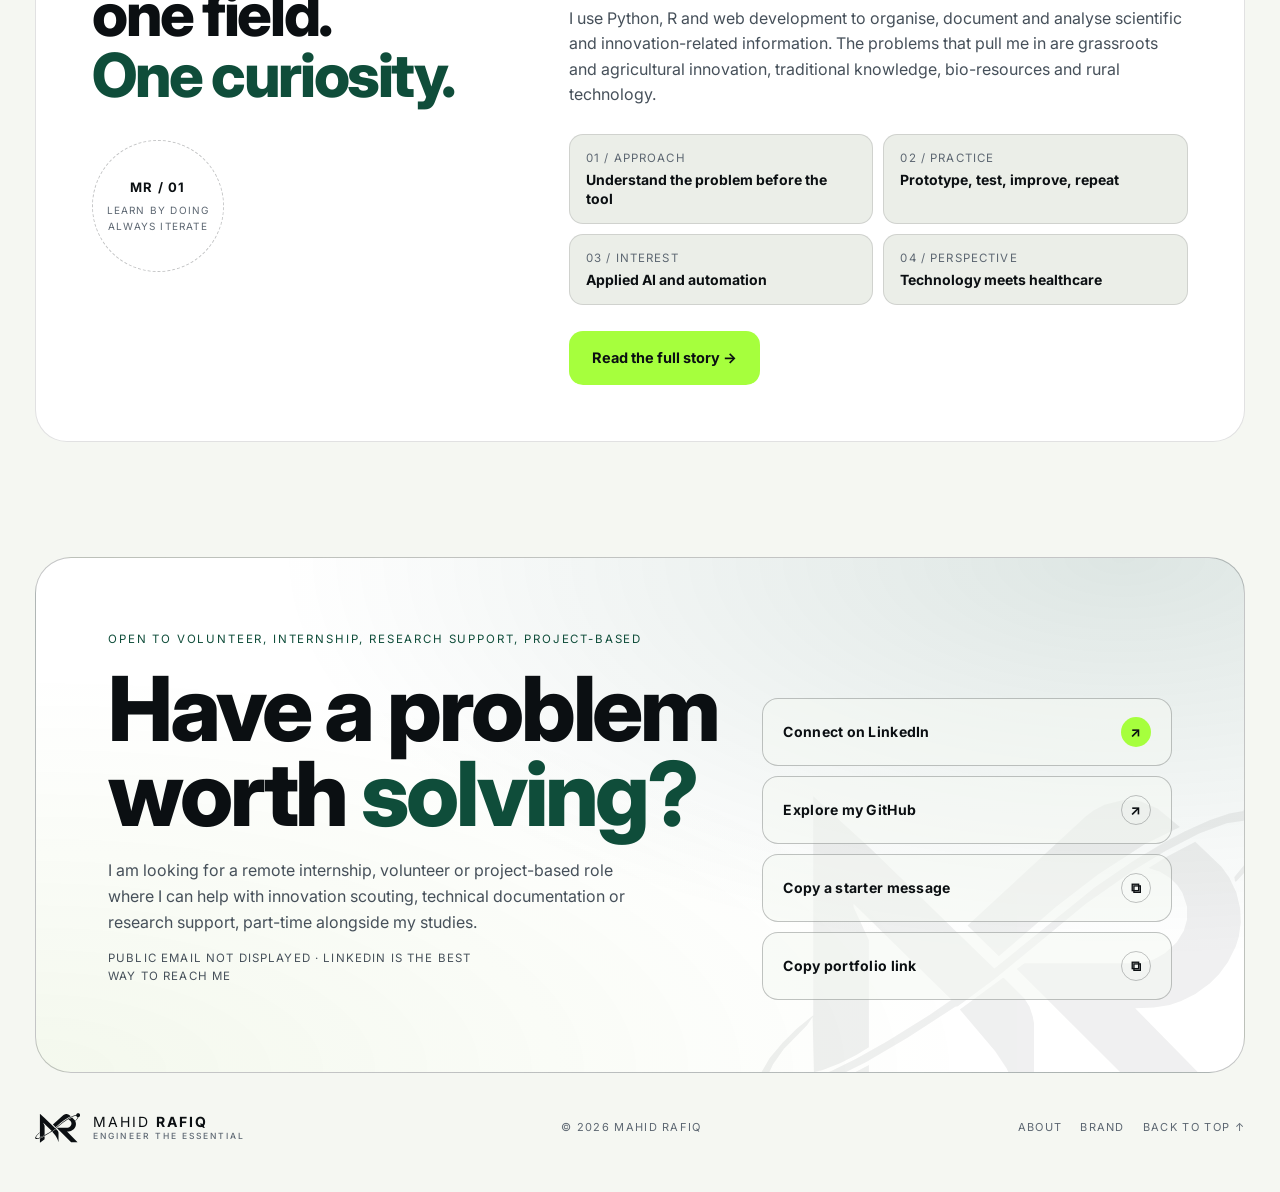
==== commit 1d1804d0: "fix: publish full v10 portfolio source and Pages entry point" ====
--- a/index.html
+++ b/index.html
@@ -29,26 +29,84 @@
 <meta name="twitter:image" content="https://mahidrafiq.github.io/mahidrafiq/assets/brand/og-image.png">
 <link rel="stylesheet" href="https://fonts.googleapis.com/css2?family=Inter:wght@400;500;600;700&family=Space+Grotesk:wght@400;500;600;700&display=swap">
 <link rel="stylesheet" href="css/style.css">
+
 <script type="application/ld+json">
-{"@context":"https://schema.org","@graph":[{"@type":"Person","@id":"https://mahidrafiq.github.io/mahidrafiq/#person","name":"Mahid Rafiq","url":"https://mahidrafiq.github.io/mahidrafiq/","image":"https://mahidrafiq.github.io/mahidrafiq/assets/mahid-portrait.jpg","jobTitle":"B.Pharm student · Junior software developer · Research & innovation","sameAs":["https://www.linkedin.com/in/mahidrafiq","https://github.com/mahidrafiq"],"knowsAbout":["Pharmacy","Software development","Scientific research","Technical documentation","Grassroots innovation","Agricultural innovation"]},{"@type":"WebSite","@id":"https://mahidrafiq.github.io/mahidrafiq/#website","url":"https://mahidrafiq.github.io/mahidrafiq/","name":"Mahid Rafiq","description":"Portfolio of Mahid Rafiq — pharmacy, technology, research and innovation."}]}
+{
+  "@context": "https://schema.org",
+  "@graph": [
+    {
+      "@type": "Person",
+      "@id": "https://mahidrafiq.github.io/mahidrafiq/#person",
+      "name": "Mahid Rafiq",
+      "url": "https://mahidrafiq.github.io/mahidrafiq/",
+      "image": "https://mahidrafiq.github.io/mahidrafiq/assets/mahid-portrait.jpg",
+      "jobTitle": "B.Pharm student · Junior software developer · Research & innovation",
+      "sameAs": [
+        "https://www.linkedin.com/in/mahidrafiq",
+        "https://github.com/mahidrafiq"
+      ],
+      "knowsAbout": [
+        "Pharmacy",
+        "Software development",
+        "Scientific research",
+        "Technical documentation",
+        "Grassroots innovation",
+        "Agricultural innovation"
+      ]
+    },
+    {
+      "@type": "WebSite",
+      "@id": "https://mahidrafiq.github.io/mahidrafiq/#website",
+      "url": "https://mahidrafiq.github.io/mahidrafiq/",
+      "name": "Mahid Rafiq",
+      "description": "Portfolio of Mahid Rafiq — pharmacy, technology, research and innovation."
+    }
+  ]
+}
 </script>
+
 </head>
 <body>
 <svg class="defs" width="0" height="0" aria-hidden="true" focusable="false"><defs><linearGradient id="mr-metal" x1="0" y1="0" x2="0.95" y2="1"><stop offset="0%" stop-color="#FFFFFF"/><stop offset="22%" stop-color="#C8CDD4"/><stop offset="43%" stop-color="#F8FAFC"/><stop offset="65%" stop-color="#8B929C"/><stop offset="84%" stop-color="#E5E8ED"/><stop offset="100%" stop-color="#FFFFFF"/></linearGradient></defs></svg>
-<div id="bar"></div><div id="spot"></div>
+<div id="bar"></div>
+<div id="spot"></div>
 <a class="skip" href="#view">Skip to content</a>
-<header class="topbar bleed"><div class="shell nav">
-<a class="brand" id="brand-link" href="#top" aria-label="Home"></a><nav class="nav-links" id="navlinks" aria-label="Main navigation"></nav>
-<div class="nav-right">
-<button class="ib" id="palbtn" type="button" aria-label="Open command palette" aria-controls="pal" aria-expanded="false"><svg viewBox="0 0 24 24" fill="none" stroke="currentColor" stroke-width="2" stroke-linecap="round"><circle cx="11" cy="11" r="7"/><path d="M20 20l-3.5-3.5"/></svg><kbd id="kbd">Ctrl K</kbd></button>
-<button class="ib" id="theme" type="button" aria-label="Switch colour theme"><svg viewBox="0 0 24 24" fill="none" stroke="currentColor" stroke-width="2" stroke-linecap="round"><circle cx="12" cy="12" r="8"/><path d="M12 4a8 8 0 0 0 0 16z" fill="currentColor"/></svg></button>
-<a class="nav-cta" href="https://www.linkedin.com/in/mahidrafiq" target="_blank" rel="noopener">Let’s connect ↗</a>
-<button class="ib menu-toggle" id="menubtn" type="button" aria-expanded="false" aria-controls="mpanel" aria-label="Open navigation"><svg viewBox="0 0 24 24" fill="none" stroke="currentColor" stroke-width="2" stroke-linecap="round"><path d="M4 8h16M4 16h16"/></svg></button>
-</div></div></header>
-<div class="mpanel" id="mpanel"></div><main id="view" tabindex="-1"></main><footer id="footer" class="bleed"></footer>
-<div class="pal" id="pal" hidden role="dialog" aria-modal="true" aria-label="Command palette"><div class="pal-box"><input class="pal-in" id="pal-in" type="text" placeholder="Jump to a page, section or command…" autocomplete="off" spellcheck="false" aria-label="Search commands" aria-controls="pal-list"><ul id="pal-list" role="listbox"></ul><div class="pal-foot mono">↑ ↓ navigate · enter select · esc close</div></div></div>
-<div id="toast" role="status"></div><div class="vh" id="live" aria-live="polite"></div>
-<noscript><div class="noscript-card"><strong>JavaScript is required for the interactive portfolio.</strong><p>You can still reach Mahid directly through <a href="https://www.linkedin.com/in/mahidrafiq">LinkedIn</a> or <a href="https://github.com/mahidrafiq">GitHub</a>.</p></div></noscript>
-<script src="js/data.js"></script><script src="js/app.js"></script>
+<header class="topbar bleed">
+  <div class="shell nav">
+    <a class="brand" id="brand-link" href="#top" aria-label="Home"></a>
+    <nav class="nav-links" id="navlinks" aria-label="Main navigation"></nav>
+    <div class="nav-right">
+      <button class="ib" id="palbtn" type="button" aria-label="Open command palette" aria-controls="pal" aria-expanded="false"><svg viewBox="0 0 24 24" fill="none" stroke="currentColor" stroke-width="2" stroke-linecap="round"><circle cx="11" cy="11" r="7"/><path d="M20 20l-3.5-3.5"/></svg><kbd id="kbd">Ctrl K</kbd></button>
+      <button class="ib" id="theme" type="button" aria-label="Switch colour theme"><svg viewBox="0 0 24 24" fill="none" stroke="currentColor" stroke-width="2" stroke-linecap="round"><circle cx="12" cy="12" r="8"/><path d="M12 4a8 8 0 0 0 0 16z" fill="currentColor"/></svg></button>
+      <a class="nav-cta" href="https://www.linkedin.com/in/mahidrafiq" target="_blank" rel="noopener">Let’s connect ↗</a>
+      <button class="ib menu-toggle" id="menubtn" type="button" aria-expanded="false" aria-controls="mpanel" aria-label="Open navigation"><svg viewBox="0 0 24 24" fill="none" stroke="currentColor" stroke-width="2" stroke-linecap="round"><path d="M4 8h16M4 16h16"/></svg></button>
+    </div>
+  </div>
+</header>
+<div class="mpanel" id="mpanel"></div>
+<main id="view" tabindex="-1"></main>
+<footer id="footer" class="bleed"></footer>
+<div class="pal" id="pal" hidden role="dialog" aria-modal="true" aria-label="Command palette">
+  <div class="pal-box">
+    <input class="pal-in" id="pal-in" type="text" placeholder="Jump to a page, section or command…" autocomplete="off" spellcheck="false" aria-label="Search commands" aria-controls="pal-list">
+    <ul id="pal-list" role="listbox"></ul>
+    <div class="pal-foot mono">↑ ↓ navigate · enter select · esc close</div>
+  </div>
+</div>
+<div id="toast" role="status"></div>
+<div class="vh" id="live" aria-live="polite"></div>
+
+<noscript>
+  <div class="noscript-card">
+    <strong>JavaScript is required for the interactive portfolio.</strong>
+    <p>You can still reach Mahid directly through
+      <a href="https://www.linkedin.com/in/mahidrafiq">LinkedIn</a> or
+      <a href="https://github.com/mahidrafiq">GitHub</a>.
+    </p>
+  </div>
+</noscript>
+
+<script src="js/data.js"></script>
+<script src="js/app.js"></script>
 </body>
-</html>
+</html>
--- a/css/style.css
+++ b/css/style.css
@@ -1,28 +1,592 @@
-/* Brand: Midnight Voltage — original v10 layout, responsive grid and motion system. */
-:root{--bg:#0B0F12;--bg2:#0e1418;--panel:#11171c;--panel2:#171f26;--text:#F5F7F2;--muted:#AEB6BF;--dim:#85909b;--line:rgba(245,247,242,.11);--line2:rgba(245,247,242,.2);--lime:#A6FF3D;--on-lime:#0B0F12;--acc:#A6FF3D;--silver:#C7CCD3;--forest:#0F4D3A;--good:#6ee7a0;--bad:#ff8a8a;--g1:#A6FF3D;--g2:#C7CCD3;--glow:rgba(15,77,58,.45);--glow2:rgba(166,255,61,.06);--noise:.09;--shadow:0 30px 80px -30px rgba(0,0,0,.7);--lgd:block;--lgl:none;--sans:"Inter",system-ui,-apple-system,"Segoe UI",sans-serif;--display:"Space Grotesk","Inter",system-ui,sans-serif;--mono:"Inter",system-ui,sans-serif;--max:1210px;color-scheme:dark}
-:root[data-theme=light]{--bg:#F5F7F2;--bg2:#ebeee8;--panel:#fff;--panel2:#eff2ec;--text:#0B0F12;--muted:#46505a;--dim:#5d6772;--line:rgba(11,15,18,.12);--line2:rgba(11,15,18,.24);--acc:#0F4D3A;--silver:#5d6772;--good:#0d7a47;--bad:#b42323;--g1:#0F4D3A;--g2:#687280;--glow:rgba(15,77,58,.14);--glow2:rgba(94,158,0,.07);--noise:0;--lgd:none;--lgl:block;color-scheme:light}
-@media(prefers-color-scheme:light){:root:not([data-theme=dark]){--bg:#F5F7F2;--bg2:#ebeee8;--panel:#fff;--panel2:#eff2ec;--text:#0B0F12;--muted:#46505a;--dim:#5d6772;--line:rgba(11,15,18,.12);--line2:rgba(11,15,18,.24);--acc:#0F4D3A;--silver:#5d6772;--good:#0d7a47;--bad:#b42323;--g1:#0F4D3A;--g2:#687280;--glow:rgba(15,77,58,.14);--glow2:rgba(94,158,0,.07);--noise:0;--lgd:none;--lgl:block;color-scheme:light}}
-*{box-sizing:border-box}[hidden]{display:none!important}html{scroll-behavior:smooth;scroll-padding-top:92px}body{margin:0;background:var(--bg);color:var(--text);font-family:var(--sans);font-size:16px;line-height:1.6;-webkit-font-smoothing:antialiased;padding-left:max(16px,env(safe-area-inset-left,0px));padding-right:max(16px,env(safe-area-inset-right,0px));overflow-x:clip}body:before{content:"";position:fixed;inset:0;z-index:-2;pointer-events:none;background:radial-gradient(ellipse at 74% 4%,var(--glow),transparent 34%),radial-gradient(ellipse at 6% 52%,var(--glow2),transparent 30%)}#spot{position:fixed;left:0;top:0;width:640px;height:640px;margin:-320px 0 0 -320px;border-radius:50%;pointer-events:none;z-index:-1;opacity:0;transition:opacity .5s;background:radial-gradient(circle,var(--glow),transparent 62%)}body:after{content:"";position:fixed;inset:0;pointer-events:none;z-index:60;opacity:var(--noise);mix-blend-mode:soft-light;background-image:url("data:image/svg+xml,%3Csvg viewBox='0 0 180 180' xmlns='http://www.w3.org/2000/svg'%3E%3Cfilter id='n'%3E%3CfeTurbulence type='fractalNoise' baseFrequency='.92' numOctaves='3' stitchTiles='stitch'/%3E%3C/filter%3E%3Crect width='100%25' height='100%25' filter='url(%23n)' opacity='.22'/%3E%3C/svg%3E")}a{color:inherit;text-decoration:none}button,input,select{font:inherit;color:inherit}img{max-width:100%;display:block}:focus-visible{outline:2px solid var(--acc);outline-offset:3px;border-radius:6px}.shell{width:100%;max-width:var(--max);margin:0 auto}.mono{font-family:var(--mono);font-size:11.5px;letter-spacing:.1em;text-transform:uppercase;color:var(--dim)}h1,h2,h3{margin:0;text-wrap:balance;font-family:var(--display)}.bleed{margin-inline:calc(-1 * max(16px,env(safe-area-inset-left,0px)));padding-inline:max(16px,env(safe-area-inset-left,0px))}.skip{position:absolute;left:-999px;top:8px;background:var(--lime);color:var(--on-lime);padding:8px 14px;border-radius:8px;z-index:100;font-weight:700}.skip:focus{left:16px}
-#bar{position:fixed;left:0;top:env(safe-area-inset-top,0px);height:2px;width:0;z-index:80;background:linear-gradient(90deg,var(--g1),var(--g2))}.topbar{position:sticky;top:env(safe-area-inset-top,0px);z-index:50;background:color-mix(in srgb,var(--bg) 78%,transparent);backdrop-filter:blur(18px) saturate(1.4);-webkit-backdrop-filter:blur(18px) saturate(1.4);border-bottom:1px solid var(--line)}.nav{display:flex;align-items:center;gap:16px;height:68px}.brand{display:flex;align-items:center;gap:13px;white-space:nowrap}.mkw{display:block;line-height:0}.mk{height:30px;width:auto;aspect-ratio:840/556;display:block}.mk-d{display:var(--lgd)}.mk-l{display:var(--lgl)}.brand-word{display:grid;font-family:var(--display);font-size:14px;letter-spacing:.14em;line-height:1.2;text-transform:uppercase}.brand-word .n1{font-weight:400}.brand-word b{font-weight:700}.brand-word small{font-family:var(--sans);font-weight:500;font-size:8.5px;letter-spacing:.24em;color:var(--dim)}.nav-links{display:flex;gap:2px;margin-inline:auto}.nav-links a{font-size:14px;font-weight:500;color:var(--muted);padding:8px 12px;border-radius:999px;transition:color .2s,background .2s}.nav-links a:hover{color:var(--text);background:var(--panel2)}.nav-links a[aria-current=true]{color:var(--text);background:var(--panel2);box-shadow:inset 0 0 0 1px var(--line)}.nav-right{display:flex;align-items:center;gap:10px}.ib{height:38px;min-width:38px;padding:0 12px;border-radius:11px;border:1px solid var(--line);background:var(--panel);display:inline-flex;align-items:center;justify-content:center;gap:8px;cursor:pointer;color:var(--muted);transition:border-color .2s,color .2s}.ib:hover{border-color:var(--line2);color:var(--text)}.ib kbd{font-family:var(--mono);font-size:11px;border:1px solid var(--line);border-radius:5px;padding:1px 6px;color:var(--dim)}.ib svg{width:17px;height:17px}.nav-cta{height:38px;padding:0 16px;border-radius:11px;background:var(--lime);color:var(--on-lime);font-weight:700;font-size:13.5px;display:inline-flex;align-items:center;gap:8px;transition:transform .2s,box-shadow .2s}.nav-cta:hover{transform:translateY(-1px);box-shadow:0 10px 30px -8px var(--lime)}.menu-toggle{display:none}.mpanel{display:none}
-@media(max-width:1180px){.nav-links,.nav-cta,.ib kbd{display:none}.nav-right{margin-left:auto}.menu-toggle{display:inline-flex}.mpanel{position:fixed;inset:calc(68px + env(safe-area-inset-top,0px)) 0 0 0;background:var(--bg);z-index:49;padding:24px max(16px,env(safe-area-inset-left,0px)) 40px;overflow:auto;flex-direction:column;gap:4px}.mpanel.open{display:flex}.mpanel a{font-size:clamp(1.6rem,7vw,2.2rem);font-weight:800;letter-spacing:-.03em;padding:12px 0;border-bottom:1px solid var(--line);display:flex;justify-content:space-between}.mpanel a span{font-family:var(--mono);font-size:12px;color:var(--dim);font-weight:400;align-self:center}}@media(max-width:480px){.brand-word small{display:none}}
-.btn{display:inline-flex;align-items:center;gap:10px;padding:14px 22px;border-radius:14px;font-weight:700;font-size:14.5px;border:1px solid var(--line2);background:transparent;cursor:pointer;transition:transform .2s,box-shadow .2s,border-color .2s,background .2s}.btn:hover{transform:translateY(-2px);border-color:var(--text)}.btn-primary{background:var(--lime);color:var(--on-lime);border-color:transparent}.btn-primary:hover{border-color:transparent;box-shadow:0 14px 40px -10px var(--lime)}.btn.sm{padding:9px 14px;font-size:13px;border-radius:10px}
-.hero{padding-block:clamp(40px,6vw,72px) 0;overflow-x:clip}.hero-grid{display:grid;grid-template-columns:1.12fr .88fr;gap:clamp(28px,5vw,64px);align-items:center}.pill{display:inline-flex;align-items:center;gap:10px;border:1px solid var(--line);background:var(--panel);border-radius:999px;padding:7px 14px;font-family:var(--mono);font-size:11px;letter-spacing:.12em;text-transform:uppercase;color:var(--muted)}.dot{width:7px;height:7px;border-radius:50%;background:var(--good);box-shadow:0 0 0 0 var(--good);animation:ping 2.2s infinite}.hero h1{font-size:clamp(2.9rem,6.5vw,5.5rem);font-weight:800;letter-spacing:-.045em;line-height:.93;margin:26px 0 24px}.hero h1 .stroke{color:transparent;-webkit-text-stroke:1.5px var(--text)}.hero h1 .grad{background:linear-gradient(95deg,var(--g1),var(--g2));-webkit-background-clip:text;background-clip:text;color:transparent;padding-bottom:.08em}.hero-desc{max-width:56ch;font-size:clamp(1rem,1.5vw,1.15rem);color:var(--muted);margin:0 0 26px}.hero-desc strong{color:var(--text);font-weight:600}.now{display:flex;align-items:center;gap:12px;margin:0 0 30px;font-family:var(--mono);font-size:13px;color:var(--muted)}.now .lbl{color:var(--dim);text-transform:uppercase;letter-spacing:.1em;font-size:11px}.swap{position:relative;display:inline-block;height:1.5em;min-width:22ch;overflow:hidden;vertical-align:bottom}.swap span{position:absolute;left:0;top:0;white-space:nowrap;color:var(--acc);opacity:0;transform:translateY(60%);transition:opacity .5s,transform .5s}.swap span.on{opacity:1;transform:none}.hero-actions{display:flex;flex-wrap:wrap;gap:12px}
-.visual{position:relative;justify-self:center;width:min(100%,430px);perspective:1100px}.visual-aura{position:absolute;inset:-12% -10%;background:radial-gradient(closest-side,var(--glow),transparent);filter:blur(10px);z-index:0}.orbit{position:absolute;inset:-14%;z-index:0;pointer-events:none}.orbit svg{width:100%;height:100%;overflow:visible}.portrait{position:relative;z-index:1;aspect-ratio:4/5;border-radius:999px 999px 30px 30px;overflow:hidden;border:1px solid var(--line2);background:var(--panel);box-shadow:var(--shadow);transform:rotateX(var(--rx,0deg)) rotateY(var(--ry,0deg));transition:transform .25s ease-out}.portrait img{width:100%;height:100%;object-fit:cover;object-position:center 30%}.visual-note{position:absolute;bottom:18px;left:-18px;z-index:2;border:1px solid var(--line);background:var(--panel);border-radius:12px;padding:12px 15px;box-shadow:var(--shadow);font-size:12px;color:var(--muted)}.visual-note b{display:block;font-size:13px;color:var(--text)}.visual-tag{position:absolute;top:15%;right:-20px;z-index:2;padding:10px 13px;background:var(--lime);color:var(--on-lime);border-radius:10px;font-weight:800;font-size:11px;letter-spacing:.08em;text-transform:uppercase}
-.section{padding-block:clamp(70px,9vw,120px)}.section-tight{padding-block:50px}.section-head{display:flex;align-items:end;justify-content:space-between;gap:24px;margin-bottom:34px}.eyebrow{font-family:var(--mono);font-size:11px;letter-spacing:.15em;text-transform:uppercase;color:var(--acc);margin:0 0 12px}.section h2{font-size:clamp(2rem,4vw,3.5rem);line-height:1;letter-spacing:-.04em}.section-intro{max-width:58ch;color:var(--muted);margin:14px 0 0}.grid2{display:grid;grid-template-columns:repeat(2,minmax(0,1fr));gap:18px}.grid3{display:grid;grid-template-columns:repeat(3,minmax(0,1fr));gap:18px}.card{position:relative;border:1px solid var(--line);border-radius:20px;background:linear-gradient(140deg,var(--panel),color-mix(in srgb,var(--panel) 75%,var(--bg)));padding:24px;overflow:hidden;transition:border-color .25s,transform .25s,box-shadow .25s}.card:hover{border-color:var(--line2);transform:translateY(-3px);box-shadow:var(--shadow)}.card h3{font-size:1.2rem;line-height:1.25}.card p{color:var(--muted);margin:10px 0}.card .meta{font-family:var(--mono);font-size:11px;letter-spacing:.09em;text-transform:uppercase;color:var(--dim)}.tag-row{display:flex;flex-wrap:wrap;gap:7px;margin-top:18px}.tag{display:inline-flex;border:1px solid var(--line);border-radius:999px;padding:4px 9px;font-size:11px;color:var(--muted)}.card-links{display:flex;flex-wrap:wrap;gap:14px;margin-top:18px;font-size:13px;font-weight:700}.card-links a{color:var(--acc)}.card-links a:hover{text-decoration:underline;text-underline-offset:4px}
-.work-grid{display:grid;grid-template-columns:repeat(2,minmax(0,1fr));gap:18px}.project-card{display:flex;flex-direction:column;min-height:260px}.project-top{display:flex;justify-content:space-between;align-items:start;gap:16px}.status{display:inline-flex;font-size:10px;letter-spacing:.09em;text-transform:uppercase;color:var(--good);border:1px solid color-mix(in srgb,var(--good) 35%,transparent);padding:5px 8px;border-radius:999px;white-space:nowrap}.project-card .card-links{margin-top:auto;padding-top:14px}
-.skill-map{display:grid;grid-template-columns:.8fr 1.2fr;gap:28px}.domain-list{display:grid;gap:10px}.domain{display:flex;align-items:center;gap:12px;border:1px solid var(--line);padding:14px 16px;border-radius:14px;color:var(--muted);background:var(--panel)}.domain i{width:9px;height:9px;border-radius:50%;background:var(--d1)}.skill-groups{display:grid;grid-template-columns:repeat(2,minmax(0,1fr));gap:12px}.skill-group{border:1px solid var(--line);background:var(--panel);padding:18px;border-radius:16px}.skill-group h3{font-size:1rem;margin-bottom:12px}.skill-pills{display:flex;flex-wrap:wrap;gap:7px}.skill-pills span{border:1px solid var(--line);border-radius:99px;padding:5px 9px;color:var(--muted);font-size:12px}
-.callout{display:flex;align-items:center;justify-content:space-between;gap:24px;padding:clamp(24px,4vw,40px);border:1px solid var(--line);border-radius:24px;background:linear-gradient(120deg,var(--panel),var(--bg2))}.callout h2{font-size:clamp(1.6rem,3vw,2.6rem)}.callout p{color:var(--muted);max-width:60ch;margin:10px 0 0}.timeline{display:grid;gap:0;border-left:1px solid var(--line2);margin-left:8px}.timeline-item{position:relative;padding:0 0 32px 28px}.timeline-item:before{content:"";position:absolute;left:-5px;top:7px;width:9px;height:9px;border-radius:50%;background:var(--lime);box-shadow:0 0 0 5px var(--bg)}.timeline-item .date{font:11px var(--mono);color:var(--dim);text-transform:uppercase;letter-spacing:.1em}.timeline-item h3{font-size:1.1rem;margin:7px 0}.timeline-item p{margin:0;color:var(--muted);max-width:70ch}
-.about-grid{display:grid;grid-template-columns:1.1fr .9fr;gap:28px;align-items:start}.prose{max-width:70ch}.prose p{color:var(--muted)}.fact-list{display:grid;gap:10px}.fact{display:flex;justify-content:space-between;gap:12px;border-bottom:1px solid var(--line);padding:12px 0}.fact span{color:var(--muted)}.fact b{text-align:right}.contact-grid{display:grid;grid-template-columns:.9fr 1.1fr;gap:24px}.contact-card{padding:clamp(24px,4vw,42px);border:1px solid var(--line);background:var(--panel);border-radius:22px}.contact-card h3{font-size:1.4rem}.contact-card p{color:var(--muted)}.contact-links{display:grid;gap:10px;margin-top:24px}.contact-links a{padding:13px 15px;border:1px solid var(--line);border-radius:12px;display:flex;justify-content:space-between;align-items:center}.contact-links a:hover{border-color:var(--acc)}
-.footer{border-top:1px solid var(--line);padding-block:24px;color:var(--dim);font-size:12px}.footer-inner{display:flex;justify-content:space-between;gap:20px;align-items:center}
-#view{min-height:70vh;outline:none}#view.ready{animation:fadeIn .35s ease both}.page{min-height:60vh}.page-hero{padding:clamp(44px,7vw,88px) 0 40px}.page-hero h1{font-size:clamp(2.7rem,6vw,4.8rem);line-height:.98;letter-spacing:-.05em}.page-hero p{color:var(--muted);max-width:65ch;font-size:1.1rem}.crumb{font-family:var(--mono);font-size:11px;color:var(--dim);margin-bottom:22px}.crumb a{color:var(--acc)}.page-body{padding-bottom:100px}
-.lab-layout{display:grid;grid-template-columns:240px minmax(0,1fr);gap:20px}.lab-nav{display:grid;align-content:start;gap:8px}.lab-nav button{border:1px solid var(--line);background:var(--panel);border-radius:12px;padding:12px;text-align:left;cursor:pointer}.lab-nav button[aria-selected=true]{border-color:var(--acc);color:var(--acc)}.lab-panel{border:1px solid var(--line);background:var(--panel);border-radius:18px;padding:clamp(18px,3vw,30px);min-width:0}.form-grid{display:grid;grid-template-columns:repeat(2,minmax(0,1fr));gap:12px}.field{display:grid;gap:5px}.field label{font-size:12px;color:var(--muted)}.field input,.field select{width:100%;padding:11px 12px;border:1px solid var(--line2);border-radius:10px;background:var(--bg)}.table-wrap{overflow:auto}.data-table{width:100%;border-collapse:collapse;font-size:13px}.data-table th,.data-table td{padding:12px;border-bottom:1px solid var(--line);text-align:left}.data-table th{color:var(--dim);font:10px var(--mono);text-transform:uppercase;letter-spacing:.1em}.total-row{font-size:1.35rem;font-weight:800}
-.github-grid{display:grid;grid-template-columns:repeat(3,minmax(0,1fr));gap:14px}.repo-card{border:1px solid var(--line);border-radius:16px;padding:18px;background:var(--panel);display:flex;flex-direction:column;gap:8px}.repo-card .repo-name{font-weight:800;overflow-wrap:anywhere}.repo-card p{font-size:13px;color:var(--muted);margin:0}.repo-card .repo-meta{display:flex;gap:12px;color:var(--dim);font:10px var(--mono);margin-top:auto;padding-top:12px}.repo-card .repo-link{color:var(--acc);font-size:12px;font-weight:700}
-.pal{position:fixed;inset:0;background:rgba(0,0,0,.62);z-index:100;display:grid;place-items:start center;padding:15vh 16px 24px;backdrop-filter:blur(8px)}.pal-box{width:min(640px,100%);max-height:70vh;overflow:auto;border:1px solid var(--line2);background:var(--panel);border-radius:18px;box-shadow:var(--shadow)}.pal-in{width:100%;padding:20px;border:0;border-bottom:1px solid var(--line);background:transparent;outline:none}.pal-box ul{list-style:none;margin:0;padding:8px;max-height:46vh;overflow:auto}.pal-box li{padding:11px 13px;border-radius:10px;display:flex;justify-content:space-between;gap:20px;cursor:pointer}.pal-box li[aria-selected=true]{background:var(--panel2)}.pal-box li span{color:var(--dim);font:10px var(--mono);text-transform:uppercase}.pal-foot{padding:12px 16px;border-top:1px solid var(--line)}
-#toast{position:fixed;bottom:24px;left:50%;transform:translate(-50%,20px);opacity:0;pointer-events:none;padding:11px 16px;background:var(--text);color:var(--bg);border-radius:12px;font-size:13px;font-weight:700;z-index:150;transition:opacity .2s,transform .2s}#toast.show{opacity:1;transform:translate(-50%,0)}.vh{position:absolute;width:1px;height:1px;padding:0;margin:-1px;overflow:hidden;clip:rect(0,0,0,0);white-space:nowrap;border:0}
-.reveal{opacity:0;transform:translateY(18px);transition:opacity .7s,transform .7s}.reveal.vis{opacity:1;transform:none}.js #view .reveal{opacity:0;transform:translateY(18px)}.js #view .reveal.vis{opacity:1;transform:none}
-@keyframes fadeIn{from{opacity:0;transform:translateY(8px)}to{opacity:1;transform:none}}@keyframes ping{70%{box-shadow:0 0 0 7px transparent}100%{box-shadow:0 0 0 0 transparent}}
-@media(max-width:900px){.hero-grid,.about-grid,.contact-grid,.skill-map{grid-template-columns:1fr}.visual{width:min(88%,410px);margin:24px auto 0}.grid3,.github-grid{grid-template-columns:repeat(2,minmax(0,1fr))}.callout{align-items:flex-start;flex-direction:column}.lab-layout{grid-template-columns:1fr}.lab-nav{grid-template-columns:repeat(2,minmax(0,1fr))}}
-@media(max-width:600px){.grid2,.grid3,.work-grid,.github-grid,.skill-groups{grid-template-columns:1fr}.section-head{display:block}.section-head .btn{margin-top:18px}.visual-note{left:-8px}.visual-tag{right:-8px}.footer-inner{align-items:flex-start;flex-direction:column}.form-grid{grid-template-columns:1fr}.lab-nav{grid-template-columns:1fr}.hero h1{font-size:clamp(2.8rem,13vw,4.2rem)}}
-@media(prefers-reduced-motion:reduce){*,*:before,*:after{scroll-behavior:auto!important;animation-duration:.01ms!important;animation-iteration-count:1!important;transition-duration:.01ms!important}.reveal{opacity:1;transform:none}#spot{display:none}}
-.noscript-card{max-width:760px;margin:24px auto;padding:18px 20px;border:1px solid var(--line2);border-radius:14px;background:var(--panel);color:var(--text)}.noscript-card p{margin:6px 0 0;color:var(--muted)}.noscript-card a{color:var(--acc);font-weight:700;text-decoration:underline;text-underline-offset:3px}
-@media(forced-colors:active){*{box-shadow:none!important;text-shadow:none!important}.btn,.ib,.nav-cta,.pill,.chip,.card{border:1px solid CanvasText}.dot{background:LinkText}:focus-visible{outline:2px solid Highlight}}
+/* Brand: Midnight Voltage. Deep Space #0B0F12, Forest #0F4D3A, Voltage Lime #A6FF3D, Slate #687280, Ivory #F5F7F2, Silver #C7CCD3. Lime is a small accent; forest is the quiet support. */
+:root{
+  --bg:#0B0F12; --bg2:#0e1418; --panel:#11171c; --panel2:#171f26; --text:#F5F7F2; --muted:#AEB6BF; --dim:#85909b;
+  --line:rgba(245,247,242,.11); --line2:rgba(245,247,242,.2);
+  --lime:#A6FF3D; --on-lime:#0B0F12; --acc:#A6FF3D; --silver:#C7CCD3; --forest:#0F4D3A; --good:#6ee7a0; --bad:#ff8a8a;
+  --d1:#A6FF3D; --d2:#C7CCD3; --d3:#3fae86;
+  --g1:#A6FF3D; --g2:#C7CCD3; --glow:rgba(15,77,58,.45); --glow2:rgba(166,255,61,.06); --noise:.09; --shadow:0 30px 80px -30px rgba(0,0,0,.7);
+  --lgd:block; --lgl:none;
+  --mono:"Inter",system-ui,-apple-system,"Segoe UI",sans-serif;
+  --sans:"Inter",system-ui,-apple-system,"Segoe UI",sans-serif;
+  --display:"Space Grotesk","Inter",system-ui,sans-serif;
+  --max:1210px; color-scheme:dark;
+}
+@media (prefers-color-scheme:light){
+  :root:not([data-theme="dark"]){
+    --bg:#F5F7F2; --bg2:#ebeee8; --panel:#ffffff; --panel2:#eff2ec; --text:#0B0F12; --muted:#46505a; --dim:#5d6772;
+    --line:rgba(11,15,18,.12); --line2:rgba(11,15,18,.24);
+    --lime:#A6FF3D; --on-lime:#0B0F12; --acc:#0F4D3A; --silver:#5d6772; --good:#0d7a47; --bad:#b42323;
+    --d1:#5E9E00; --d2:#687280; --d3:#0F4D3A;
+    --g1:#0F4D3A; --g2:#687280; --glow:rgba(15,77,58,.14); --glow2:rgba(94,158,0,.07); --noise:0; --shadow:0 24px 60px -30px rgba(11,15,18,.3); --lgd:none; --lgl:block; color-scheme:light;
+  }
+}
+:root[data-theme="light"]{
+  --bg:#F5F7F2; --bg2:#ebeee8; --panel:#ffffff; --panel2:#eff2ec; --text:#0B0F12; --muted:#46505a; --dim:#5d6772;
+  --line:rgba(11,15,18,.12); --line2:rgba(11,15,18,.24);
+  --lime:#A6FF3D; --on-lime:#0B0F12; --acc:#0F4D3A; --silver:#5d6772; --good:#0d7a47; --bad:#b42323;
+  --d1:#5E9E00; --d2:#687280; --d3:#0F4D3A;
+  --g1:#0F4D3A; --g2:#687280; --glow:rgba(15,77,58,.14); --glow2:rgba(94,158,0,.07); --noise:0; --shadow:0 24px 60px -30px rgba(11,15,18,.3); --lgd:none; --lgl:block; color-scheme:light;
+}
+*{box-sizing:border-box}
+[hidden]{display:none!important}
+html{scroll-behavior:smooth;scroll-padding-top:92px}
+body{margin:0;background:var(--bg);color:var(--text);font-family:var(--sans);font-size:16px;line-height:1.6;-webkit-font-smoothing:antialiased;
+  padding-left:max(16px,env(safe-area-inset-left,0px));padding-right:max(16px,env(safe-area-inset-right,0px));overflow-x:clip}
+body::before{content:"";position:fixed;inset:0;z-index:-2;pointer-events:none;background:
+  radial-gradient(ellipse at 74% 4%,var(--glow),transparent 34%),radial-gradient(ellipse at 6% 52%,var(--glow2),transparent 30%)}
+#spot{position:fixed;left:0;top:0;width:640px;height:640px;margin:-320px 0 0 -320px;border-radius:50%;pointer-events:none;z-index:-1;opacity:0;transition:opacity .5s;background:radial-gradient(circle,var(--glow),transparent 62%)}
+body::after{content:"";position:fixed;inset:0;pointer-events:none;z-index:60;opacity:var(--noise);mix-blend-mode:soft-light;background-image:url("data:image/svg+xml,%3Csvg viewBox='0 0 180 180' xmlns='http://www.w3.org/2000/svg'%3E%3Cfilter id='n'%3E%3CfeTurbulence type='fractalNoise' baseFrequency='.92' numOctaves='3' stitchTiles='stitch'/%3E%3C/filter%3E%3Crect width='100%25' height='100%25' filter='url(%23n)' opacity='.22'/%3E%3C/svg%3E")}
+a{color:inherit;text-decoration:none}
+button,input,select{font:inherit;color:inherit}
+img{max-width:100%;display:block}
+:focus-visible{outline:2px solid var(--acc);outline-offset:3px;border-radius:6px}
+.shell{width:100%;max-width:var(--max);margin:0 auto}
+.mono{font-family:var(--mono);font-size:11.5px;letter-spacing:.1em;text-transform:uppercase;color:var(--dim)}
+h1,h2,h3{margin:0;text-wrap:balance;font-family:var(--display)}
+.bleed{margin-inline:calc(-1 * max(16px,env(safe-area-inset-left,0px)));padding-inline:max(16px,env(safe-area-inset-left,0px))}
+.skip{position:absolute;left:-999px;top:8px;background:var(--lime);color:var(--on-lime);padding:8px 14px;border-radius:8px;z-index:100;font-weight:700}
+.skip:focus{left:16px}
+
+#bar{position:fixed;left:0;top:env(safe-area-inset-top,0px);height:2px;width:0;z-index:80;background:linear-gradient(90deg,var(--g1),var(--g2))}
+
+/* ---------- header ---------- */
+.topbar{position:sticky;top:env(safe-area-inset-top,0px);z-index:50;background:color-mix(in srgb,var(--bg) 78%,transparent);backdrop-filter:blur(18px) saturate(1.4);-webkit-backdrop-filter:blur(18px) saturate(1.4);border-bottom:1px solid var(--line)}
+.nav{display:flex;align-items:center;gap:16px;height:68px}
+.brand{display:flex;align-items:center;gap:13px;white-space:nowrap}
+.mkw{display:block;line-height:0}
+.mk{height:30px;width:auto;aspect-ratio:840/556;display:block}
+.mk-d{display:var(--lgd)}.mk-l{display:var(--lgl)}
+.brand-word{display:grid;font-family:var(--display);font-size:14px;letter-spacing:.14em;line-height:1.2;text-transform:uppercase}
+.brand-word .n1{font-weight:400}.brand-word b{font-weight:700}
+.brand-word small{font-family:var(--sans);font-weight:500;font-size:8.5px;letter-spacing:.24em;color:var(--dim)}
+.nav-links{display:flex;gap:2px;margin-inline:auto}
+.nav-links a{font-size:14px;font-weight:500;color:var(--muted);padding:8px 12px;border-radius:999px;transition:color .2s,background .2s}
+.nav-links a:hover{color:var(--text);background:var(--panel2)}
+.nav-links a[aria-current="true"]{color:var(--text);background:var(--panel2);box-shadow:inset 0 0 0 1px var(--line)}
+.nav-right{display:flex;align-items:center;gap:10px}
+.ib{height:38px;min-width:38px;padding:0 12px;border-radius:11px;border:1px solid var(--line);background:var(--panel);display:inline-flex;align-items:center;justify-content:center;gap:8px;cursor:pointer;color:var(--muted);transition:border-color .2s,color .2s}
+.ib:hover{border-color:var(--line2);color:var(--text)}
+.ib kbd{font-family:var(--mono);font-size:11px;border:1px solid var(--line);border-radius:5px;padding:1px 6px;color:var(--dim)}
+.ib svg{width:17px;height:17px}
+.nav-cta{height:38px;padding:0 16px;border-radius:11px;background:var(--lime);color:var(--on-lime);font-weight:700;font-size:13.5px;display:inline-flex;align-items:center;gap:8px;transition:transform .2s,box-shadow .2s}
+.nav-cta:hover{transform:translateY(-1px);box-shadow:0 10px 30px -8px var(--lime)}
+.menu-toggle{display:none}
+.mpanel{display:none}
+@media(max-width:1180px){
+  .nav-links,.nav-cta,.ib kbd{display:none}
+  .nav-right{margin-left:auto}
+  .menu-toggle{display:inline-flex}
+  .mpanel{position:fixed;inset:calc(68px + env(safe-area-inset-top,0px)) 0 0 0;background:var(--bg);z-index:49;padding:24px max(16px,env(safe-area-inset-left,0px)) 40px;overflow:auto;flex-direction:column;gap:4px}
+  .mpanel.open{display:flex}
+  .mpanel a{font-size:clamp(1.6rem,7vw,2.2rem);font-weight:800;letter-spacing:-.03em;padding:12px 0;border-bottom:1px solid var(--line);display:flex;justify-content:space-between}
+  .mpanel a span{font-family:var(--mono);font-size:12px;color:var(--dim);font-weight:400;align-self:center}
+}
+@media(max-width:480px){.brand-word small{display:none}}
+
+/* ---------- buttons ---------- */
+.btn{display:inline-flex;align-items:center;gap:10px;padding:14px 22px;border-radius:14px;font-weight:700;font-size:14.5px;border:1px solid var(--line2);background:transparent;cursor:pointer;transition:transform .2s,box-shadow .2s,border-color .2s,background .2s}
+.btn:hover{transform:translateY(-2px);border-color:var(--text)}
+.btn-primary{background:var(--lime);color:var(--on-lime);border-color:transparent}
+.btn-primary:hover{border-color:transparent;box-shadow:0 14px 40px -10px var(--lime)}
+.btn.sm{padding:9px 14px;font-size:13px;border-radius:10px}
+
+/* ---------- hero ---------- */
+.hero{padding-block:clamp(40px,6vw,72px) 0;overflow-x:clip}
+.hero-grid{display:grid;grid-template-columns:1.12fr .88fr;gap:clamp(28px,5vw,64px);align-items:center}
+.pill{display:inline-flex;align-items:center;gap:10px;border:1px solid var(--line);background:var(--panel);border-radius:999px;padding:7px 14px;font-family:var(--mono);font-size:11px;letter-spacing:.12em;text-transform:uppercase;color:var(--muted)}
+.dot{width:7px;height:7px;border-radius:50%;background:var(--good);box-shadow:0 0 0 0 var(--good);animation:ping 2.2s infinite}
+.hero h1{font-size:clamp(2.9rem,6.5vw,5.5rem);font-weight:800;letter-spacing:-.045em;line-height:.93;margin:26px 0 24px}
+.hero h1 .stroke{color:transparent;-webkit-text-stroke:1.5px var(--text)}
+.hero h1 .grad{background:linear-gradient(95deg,var(--g1),var(--g2));-webkit-background-clip:text;background-clip:text;color:transparent;padding-bottom:.08em}
+.hero-desc{max-width:56ch;font-size:clamp(1rem,1.5vw,1.15rem);color:var(--muted);margin:0 0 26px}
+.hero-desc strong{color:var(--text);font-weight:600}
+.now{display:flex;align-items:center;gap:12px;margin:0 0 30px;font-family:var(--mono);font-size:13px;color:var(--muted)}
+.now .lbl{color:var(--dim);text-transform:uppercase;letter-spacing:.1em;font-size:11px}
+.swap{position:relative;display:inline-block;height:1.5em;min-width:22ch;overflow:hidden;vertical-align:bottom}
+.swap span{position:absolute;left:0;top:0;white-space:nowrap;color:var(--acc);opacity:0;transform:translateY(60%);transition:opacity .5s,transform .5s}
+.swap span.on{opacity:1;transform:none}
+.hero-actions{display:flex;flex-wrap:wrap;gap:12px}
+
+.visual{position:relative;justify-self:center;width:min(100%,430px);perspective:1100px}
+.visual-aura{position:absolute;inset:-12% -10%;background:radial-gradient(closest-side,var(--glow),transparent);filter:blur(10px);z-index:0}
+.orbit{position:absolute;inset:-14%;z-index:0;pointer-events:none}
+.orbit svg{width:100%;height:100%;overflow:visible}
+.portrait{position:relative;z-index:1;aspect-ratio:4/5;border-radius:999px 999px 30px 30px;overflow:hidden;border:1px solid var(--line2);background:var(--panel);box-shadow:var(--shadow);transform:rotateX(var(--rx,0deg)) rotateY(var(--ry,0deg));transition:transform .25s ease-out}
+.portrait img{width:100%;height:100%;object-fit:cover;object-position:50% 18%}
+.portrait::after{content:"";position:absolute;inset:0;background:linear-gradient(180deg,transparent 58%,rgba(9,11,15,.82))}
+.pcap{position:absolute;z-index:2;left:20px;right:20px;bottom:18px;display:flex;justify-content:space-between;align-items:end;color:#f4f5ef}
+.pcap strong{display:block;font-size:17px;letter-spacing:-.02em}
+.pcap small{font-family:var(--mono);font-size:9.5px;letter-spacing:.14em;color:#c3c8d0}
+.pcap .go{width:36px;height:36px;border-radius:50%;background:var(--lime);color:#090b0f;display:grid;place-items:center;font-weight:800}
+.chip{position:absolute;z-index:3;background:color-mix(in srgb,var(--panel) 88%,transparent);backdrop-filter:blur(14px);-webkit-backdrop-filter:blur(14px);border:1px solid var(--line2);border-radius:16px;padding:12px 16px;box-shadow:var(--shadow);animation:float 7s ease-in-out infinite}
+.chip small{display:block;font-family:var(--mono);font-size:9.5px;letter-spacing:.14em;color:var(--dim);text-transform:uppercase}
+.chip strong{font-size:13.5px;line-height:1.25;display:block;margin-top:3px}
+.chip.one{top:9%;right:-9%}
+.chip.two{bottom:15%;left:-12%;animation-delay:-3.5s}
+@media(max-width:1020px){.hero-grid{grid-template-columns:1fr}.visual{width:min(100%,380px)}.chip.one{right:-3%}.chip.two{left:-3%}}
+
+
+.stats{display:grid;grid-template-columns:repeat(4,1fr);margin-top:0}
+.stats>div{padding:26px 0 26px 24px;border-left:1px solid var(--line);display:grid;gap:2px}
+.stats>div:first-child{border-left:0;padding-left:0}
+.stats b{font-size:clamp(1.9rem,3.8vw,3rem);font-weight:800;letter-spacing:-.04em;font-variant-numeric:tabular-nums;line-height:1.1}
+@media(max-width:700px){.stats{grid-template-columns:repeat(2,1fr)}.stats>div:nth-child(3){border-left:0;padding-left:0}.stats>div{padding-block:18px}}
+
+/* ---------- sections ---------- */
+.section{padding-block:clamp(64px,9vw,120px) 0}
+.sh{display:grid;grid-template-columns:1fr minmax(0,420px);gap:32px;align-items:end;margin-bottom:44px}
+.sh h2{font-size:clamp(2.2rem,5.6vw,4.4rem);font-weight:800;letter-spacing:-.04em;line-height:.98}
+.sh h2 .soft{color:var(--dim)}
+.kicker{font-family:var(--mono);font-size:11.5px;letter-spacing:.16em;color:var(--acc);margin-bottom:16px;text-transform:uppercase}
+.sh p{margin:0;color:var(--muted)}
+@media(max-width:860px){.sh{grid-template-columns:1fr;gap:16px;align-items:start}}
+
+.card{position:relative;background:var(--panel);border:1px solid var(--line);border-radius:24px;overflow:hidden;min-width:0;transition:border-color .25s,transform .25s}
+.card::before{content:"";position:absolute;inset:0;pointer-events:none;opacity:0;transition:opacity .3s;background:radial-gradient(420px circle at var(--mx,50%) var(--my,0%),var(--glow),transparent 60%)}
+.card:hover{border-color:var(--line2)}
+.card:hover::before{opacity:1}
+
+/* projects */
+.pv{position:relative;min-height:260px;background:linear-gradient(160deg,var(--panel2),var(--panel));border-bottom:1px solid var(--line);display:grid;place-items:center;padding:28px;overflow:hidden}
+.pv::before{content:"";position:absolute;inset:0;background-image:linear-gradient(var(--line) 1px,transparent 1px),linear-gradient(90deg,var(--line) 1px,transparent 1px);background-size:34px 34px;mask-image:radial-gradient(closest-side,#000,transparent);-webkit-mask-image:radial-gradient(closest-side,#000,transparent);opacity:.7}
+.pv .wm{position:absolute;right:18px;top:14px}
+.pv .idx{position:absolute;left:18px;bottom:14px}
+.pb{padding:28px;display:flex;flex-direction:column;gap:14px;position:relative}
+.pm{display:flex;justify-content:space-between;gap:10px;flex-wrap:wrap}
+.lab{border:1px solid var(--line2);border-radius:999px;padding:3px 10px;font-family:var(--mono);font-size:10.5px;letter-spacing:.1em;color:var(--acc)}
+.lab.v{color:var(--silver)}
+.pb h3{font-size:clamp(1.4rem,2.4vw,1.9rem);font-weight:800;letter-spacing:-.035em;line-height:1.12}
+.pb p{margin:0;color:var(--muted);font-size:.96rem}
+.tags{display:flex;flex-wrap:wrap;gap:6px}
+.tags span{font-family:var(--mono);font-size:10.5px;letter-spacing:.08em;border:1px solid var(--line);border-radius:7px;padding:4px 9px;color:var(--muted);background:var(--bg2)}
+.links{display:grid;margin-top:auto}
+.lk{display:flex;justify-content:space-between;align-items:center;padding:13px 0;border-top:1px solid var(--line);font-family:var(--mono);font-size:11.5px;letter-spacing:.1em;text-transform:uppercase;transition:color .2s,padding .2s}
+.lk:hover{color:var(--acc);padding-left:6px}
+.lk b{width:28px;height:28px;border-radius:50%;border:1px solid var(--line2);display:grid;place-items:center;font-weight:500}
+
+.mock{position:relative;z-index:1;width:min(100%,460px);background:var(--bg);border:1px solid var(--line2);border-radius:16px;overflow:hidden;box-shadow:var(--shadow);transform:perspective(900px) rotateY(-7deg) rotateX(3deg);transition:transform .5s}
+.card:hover .mock{transform:perspective(900px) rotateY(-2deg) rotateX(1deg)}
+.mbar{display:flex;gap:6px;align-items:center;padding:10px 12px;border-bottom:1px solid var(--line);background:var(--panel2)}
+.mbar i{width:8px;height:8px;border-radius:50%;background:var(--line2)}
+.mbar span{margin-left:8px;font-family:var(--mono);font-size:10px;color:var(--dim)}
+.mbody{padding:16px;display:grid;gap:12px}
+.mm{display:grid;grid-template-columns:repeat(3,1fr);gap:8px}
+.mm div{background:var(--panel);border:1px solid var(--line);border-radius:10px;padding:10px}
+.mm small{display:block;font-family:var(--mono);font-size:8.5px;color:var(--dim);letter-spacing:.1em}
+.mm strong{font-size:13px}
+.mm em{display:block;font-style:normal;font-size:10px;color:var(--good)}
+.bars{display:flex;align-items:end;gap:7px;height:64px;padding:10px;background:var(--panel);border:1px solid var(--line);border-radius:10px}
+.bars i{flex:1;border-radius:4px 4px 1px 1px;background:linear-gradient(180deg,var(--lime),color-mix(in srgb,var(--lime) 30%,transparent));height:var(--h);transform-origin:bottom;animation:grow 3.2s ease-in-out infinite;animation-delay:var(--d)}
+.receipt{position:relative;z-index:1;width:min(100%,230px);background:#f6f4ec;color:#15181d;border-radius:10px 10px 4px 4px;padding:18px 16px;box-shadow:var(--shadow);transform:rotate(-3deg);font-family:var(--mono);font-size:10px;display:grid;gap:8px}
+.receipt strong{letter-spacing:.14em;font-size:10px}
+.receipt i{display:block;height:6px;border-radius:3px;background:#d5d2c6}
+.receipt .t{display:flex;justify-content:space-between;border-top:1px dashed #9b988c;padding-top:10px;margin-top:4px;font-size:11px}
+
+/* ---------- lab ---------- */
+.lab-card{display:grid;grid-template-columns:minmax(0,1fr) minmax(0,1fr);border-radius:28px}
+.lab-l{padding:clamp(22px,3vw,34px);border-right:1px solid var(--line);display:grid;gap:20px;align-content:start}
+.lab-r{padding:clamp(22px,3vw,34px);display:grid;gap:16px;align-content:start;background:linear-gradient(180deg,var(--panel2),var(--panel))}
+@media(max-width:900px){.lab-card{grid-template-columns:1fr}.lab-l{border-right:0;border-bottom:1px solid var(--line)}}
+.tabs{display:inline-flex;gap:4px;padding:4px;border-radius:14px;border:1px solid var(--line);background:var(--bg2);justify-self:start}
+.tab{border:0;background:transparent;border-radius:10px;padding:9px 16px;font-weight:600;font-size:13.5px;color:var(--muted);cursor:pointer;transition:background .2s,color .2s}
+.tab[aria-selected="true"]{background:var(--lime);color:var(--on-lime)}
+.pane[hidden]{display:none!important}
+.pane{display:grid;gap:18px}
+.fld{display:grid;gap:7px}
+.fld label{font-family:var(--mono);font-size:11px;letter-spacing:.1em;text-transform:uppercase;color:var(--dim)}
+.in{width:100%;background:var(--bg2);border:1px solid var(--line2);border-radius:12px;padding:13px 14px;font-size:15px;outline:none;transition:border-color .2s,box-shadow .2s}
+.in:focus{border-color:var(--acc);box-shadow:0 0 0 3px color-mix(in srgb,var(--acc) 22%,transparent)}
+.in[aria-invalid="true"]{border-color:var(--bad)}
+select.in{appearance:none;background-image:linear-gradient(45deg,transparent 50%,var(--dim) 50%),linear-gradient(135deg,var(--dim) 50%,transparent 50%);background-position:calc(100% - 20px) 52%,calc(100% - 14px) 52%;background-size:6px 6px;background-repeat:no-repeat;padding-right:38px}
+.row2{display:grid;grid-template-columns:1fr 1fr;gap:12px}
+.err{min-height:1.4em;font-size:13px;color:var(--bad)}
+.calc{display:flex;justify-content:space-between;align-items:baseline;gap:12px;padding:14px 16px;border-radius:12px;border:1px dashed var(--line2);background:var(--bg2)}
+.calc b{font-size:1.5rem;font-weight:800;letter-spacing:-.03em;font-variant-numeric:tabular-nums;color:var(--acc)}
+.hint{font-size:12.5px;color:var(--dim);margin:0}
+.lstat{display:grid;grid-template-columns:repeat(2,1fr);gap:10px}
+.lstat div{border:1px solid var(--line);border-radius:14px;padding:14px 16px;background:var(--bg2)}
+.lstat b{display:block;font-size:1.5rem;font-weight:800;letter-spacing:-.03em;font-variant-numeric:tabular-nums}
+.olist{display:grid;gap:8px;max-height:340px;overflow:auto;padding-right:2px}
+.orow{display:grid;grid-template-columns:auto 1fr auto auto;gap:12px;align-items:center;padding:12px 14px;border:1px solid var(--line);border-radius:12px;background:var(--bg2);animation:pop .4s both}
+.orow .id{font-family:var(--mono);font-size:12px;color:var(--acc)}
+.orow .nm{min-width:0}
+.orow .nm b{display:block;font-weight:600;font-size:14px;overflow:hidden;text-overflow:ellipsis;white-space:nowrap}
+.orow .nm span{font-size:12px;color:var(--dim)}
+.orow .tt{font-weight:700;font-variant-numeric:tabular-nums;font-size:14px}
+.x{width:28px;height:28px;border-radius:8px;border:1px solid var(--line);background:transparent;cursor:pointer;color:var(--dim)}
+.x:hover{color:var(--bad);border-color:var(--bad)}
+.badge{font-family:var(--mono);font-size:9.5px;letter-spacing:.1em;border:1px solid var(--line2);border-radius:999px;padding:1px 7px;margin-left:6px;color:var(--dim);vertical-align:middle}
+.empty{padding:26px;border:1px dashed var(--line2);border-radius:14px;text-align:center;color:var(--dim);font-size:14px}
+.lhead{display:flex;justify-content:space-between;align-items:center;gap:10px;flex-wrap:wrap}
+.pos-items{display:grid;gap:8px}
+.pi{display:grid;grid-template-columns:1fr auto auto;gap:12px;align-items:center;padding:10px 14px;border:1px solid var(--line);border-radius:12px;background:var(--bg2)}
+.pi b{font-weight:600;font-size:14.5px}
+.pi span{font-variant-numeric:tabular-nums;color:var(--muted);font-size:14px}
+.step{display:inline-flex;align-items:center;border:1px solid var(--line2);border-radius:10px;overflow:hidden}
+.step button{width:32px;height:32px;border:0;background:transparent;cursor:pointer;font-size:16px}
+.step button:hover{background:var(--panel2)}
+.step output{min-width:28px;text-align:center;font-variant-numeric:tabular-nums;font-weight:700}
+.bill{display:grid;gap:10px;font-variant-numeric:tabular-nums}
+.bill div{display:flex;justify-content:space-between;color:var(--muted);font-size:14.5px}
+.bill .tot{border-top:1px dashed var(--line2);padding-top:12px;margin-top:2px;color:var(--text);font-weight:800;font-size:1.35rem;letter-spacing:-.02em}
+.bill .tot b{color:var(--acc)}
+
+/* ---------- github ---------- */
+.gh-head{display:flex;justify-content:space-between;align-items:center;flex-wrap:wrap;gap:14px;margin-bottom:18px}
+.src{display:inline-flex;align-items:center;gap:9px}
+.gh-grid{display:grid;grid-template-columns:repeat(auto-fill,minmax(min(100%,300px),1fr));gap:14px}
+.repo{padding:22px;display:grid;gap:10px;align-content:start}
+.repo h3{font-size:1.1rem;font-weight:700;letter-spacing:-.02em;overflow-wrap:anywhere}
+.repo p{margin:0;color:var(--muted);font-size:14px}
+.repo .m{display:flex;flex-wrap:wrap;gap:6px 14px;font-family:var(--mono);font-size:11px;color:var(--dim)}
+.repo .m span::before{content:"";display:inline-block;width:8px;height:8px;border-radius:50%;background:var(--c,var(--dim));margin-right:6px}
+.skel{height:130px;background:linear-gradient(90deg,var(--panel),var(--panel2),var(--panel));background-size:200% 100%;animation:sh 1.6s linear infinite;border:1px solid var(--line);border-radius:24px}
+.langs{display:flex;height:8px;border-radius:99px;overflow:hidden;margin:18px 0 10px;background:var(--bg2);border:1px solid var(--line)}
+.langs i{display:block;height:100%}
+.legend{display:flex;flex-wrap:wrap;gap:6px 16px}
+.legend span::before{content:"";display:inline-block;width:8px;height:8px;border-radius:50%;background:var(--c);margin-right:7px}
+
+/* ---------- about ---------- */
+.about{display:grid;grid-template-columns:.8fr 1.2fr;gap:clamp(24px,5vw,64px);padding:clamp(26px,5vw,56px);border-radius:32px}
+.about h2{font-size:clamp(2.2rem,5vw,3.8rem);font-weight:800;letter-spacing:-.04em;line-height:1}
+.about h2 span{display:block;color:var(--acc)}
+.stamp{margin-top:34px;width:132px;height:132px;border-radius:50%;border:1px dashed var(--line2);display:grid;place-items:center;text-align:center;font-family:var(--mono);font-size:10px;letter-spacing:.12em;color:var(--dim);animation:spin 40s linear infinite}
+.stamp div{animation:spin 40s linear infinite reverse}
+.stamp strong{display:block;color:var(--text);font-size:13px;margin-bottom:4px}
+.lead{font-size:clamp(1.15rem,2vw,1.5rem);font-weight:600;letter-spacing:-.02em;line-height:1.4;margin:0 0 18px}
+.about p{color:var(--muted);margin:0 0 16px;max-width:62ch}
+.about p strong{color:var(--text)}
+.pr{display:grid;grid-template-columns:1fr 1fr;gap:10px;margin-top:26px}
+.pr div{border:1px solid var(--line);border-radius:14px;padding:14px 16px;background:var(--bg2);transition:border-color .2s,transform .2s}
+.pr div:hover{border-color:var(--acc);transform:translateY(-2px)}
+.pr span{display:block;margin-bottom:4px}
+.pr strong{font-size:14px;line-height:1.35;display:block}
+@media(max-width:860px){.about{grid-template-columns:1fr}.pr{grid-template-columns:1fr}}
+
+
+/* ---------- toolkit ---------- */
+.ico{width:48px;height:48px;border-radius:14px;border:1px solid var(--line2);display:grid;place-items:center;color:var(--acc);font-size:20px;background:var(--bg2)}
+.tg{display:grid;grid-template-columns:1fr 1fr;gap:14px}
+.tg>:last-child:nth-child(odd){grid-column:1/-1}
+.tgc{padding:22px;display:grid;gap:16px;align-content:start}
+.tgh{display:flex;gap:12px;align-items:center}
+.tgh h3{font-size:1rem;font-weight:700}
+.tgh small{font-family:var(--mono);font-size:9.5px;letter-spacing:.12em;color:var(--dim)}
+.chips{display:flex;flex-wrap:wrap;gap:8px}
+.chips span,.chips button{border:1px solid var(--line);border-radius:10px;padding:7px 12px;font-size:13.5px;background:var(--bg2);color:var(--muted);transition:transform .2s,border-color .2s,color .2s}
+.chips span:hover,.chips button:hover{transform:translateY(-2px);border-color:var(--acc);color:var(--text)}
+.chips .p{color:var(--text);border-color:var(--line2);font-weight:600}
+@media(max-width:700px){.tg{grid-template-columns:1fr}}
+
+/* ---------- contact ---------- */
+.cta{padding-block:clamp(64px,9vw,120px) 0}
+.cta-panel{position:relative;overflow:hidden;border-radius:36px;border:1px solid var(--line2);padding:clamp(28px,6vw,72px);background:radial-gradient(ellipse at 90% 0%,var(--glow),transparent 55%),radial-gradient(ellipse at 0% 100%,var(--glow2),transparent 55%),var(--panel)}
+.cta-grid{display:grid;grid-template-columns:1.2fr .8fr;gap:40px;align-items:end;position:relative}
+.cta h2{font-size:clamp(2.6rem,7vw,5.6rem);font-weight:800;letter-spacing:-.045em;line-height:.95;margin:18px 0 22px}
+.cta h2 em{font-style:normal;color:var(--acc)}
+.cta p{color:var(--muted);max-width:54ch;margin:0 0 14px}
+.cta-actions{display:grid;gap:10px}
+.cl{display:flex;justify-content:space-between;align-items:center;gap:12px;padding:18px 20px;border-radius:16px;border:1px solid var(--line2);background:color-mix(in srgb,var(--bg) 55%,transparent);font-weight:700;font-size:14px;letter-spacing:.02em;cursor:pointer;text-align:left;width:100%;transition:border-color .2s,transform .2s,background .2s}
+.cl:hover{border-color:var(--acc);transform:translateX(4px)}
+.cl b{width:30px;height:30px;border-radius:50%;background:var(--lime);color:var(--on-lime);display:grid;place-items:center;flex:none}
+.cl.ghost b{background:transparent;border:1px solid var(--line2);color:var(--text)}
+.wm-mark{position:absolute;right:-4%;bottom:-14%;width:clamp(16rem,42vw,34rem);opacity:.06;pointer-events:none}
+.wm-mark .mk{height:auto;width:100%}
+@media(max-width:860px){.cta-grid{grid-template-columns:1fr}}
+
+.fc{font-family:var(--mono);font-size:11px;letter-spacing:.12em;color:var(--dim);text-transform:uppercase}
+
+/* ---------- palette + toast ---------- */
+.pal{position:fixed;inset:0;z-index:90;background:rgba(5,7,10,.6);backdrop-filter:blur(6px);-webkit-backdrop-filter:blur(6px);display:flex;align-items:flex-start;justify-content:center;padding:max(12vh,env(safe-area-inset-top,0px)) 16px 16px}
+.pal-box{width:min(100%,580px);background:var(--panel);border:1px solid var(--line2);border-radius:20px;box-shadow:var(--shadow);overflow:hidden;animation:pop .25s both}
+.pal-in{width:100%;background:transparent;border:0;border-bottom:1px solid var(--line);padding:18px 20px;font-size:16px;outline:none}
+.pal ul{list-style:none;margin:0;padding:8px;max-height:min(50vh,360px);overflow:auto}
+.pal li{display:flex;justify-content:space-between;gap:12px;align-items:center;padding:11px 14px;border-radius:10px;cursor:pointer;font-size:14.5px}
+.pal li span{font-family:var(--mono);font-size:10.5px;letter-spacing:.1em;color:var(--dim);text-transform:uppercase}
+.pal li[aria-selected="true"]{background:var(--panel2);box-shadow:inset 2px 0 0 var(--acc)}
+.pal-foot{padding:10px 16px;border-top:1px solid var(--line)}
+#toast{position:fixed;left:50%;bottom:calc(24px + env(safe-area-inset-bottom,0px));transform:translate(-50%,20px);background:var(--text);color:var(--bg);font-size:14px;font-weight:600;padding:11px 18px;border-radius:12px;opacity:0;pointer-events:none;transition:.3s;z-index:100}
+#toast.on{opacity:1;transform:translate(-50%,0)}
+
+@keyframes ping{70%{box-shadow:0 0 0 8px transparent}}
+@keyframes spin{to{transform:rotate(360deg)}}
+@keyframes float{50%{transform:translateY(-10px)}}
+@keyframes grow{50%{transform:scaleY(.55)}}
+@keyframes pop{from{opacity:0;transform:translateY(8px) scale(.98)}}
+@keyframes sh{to{background-position:-200% 0}}
+@media(prefers-reduced-motion:reduce){
+  *,*::before,*::after{animation:none!important;transition:none!important}
+  html{scroll-behavior:auto}
+  .swap span:first-child{opacity:1;transform:none}
+}
+
+/* =====================================================================
+   v6 additions: routing, reveals, data-driven components
+   ===================================================================== */
+.vh{position:absolute;width:1px;height:1px;overflow:hidden;clip:rect(0 0 0 0);white-space:nowrap}
+.trap{position:absolute;left:-9999px;opacity:0;pointer-events:none}
+h1:focus,#view:focus{outline:none}
+.chips button{font:inherit;font-size:13.5px;cursor:pointer}
+.ico.sm{width:40px;height:40px;font-size:15px;border-radius:12px}
+
+/* page transitions */
+#view{transition:opacity .2s ease,transform .2s ease}
+#view.leaving{opacity:0;transform:translateY(8px)}
+#view.entering{animation:pagein .5s cubic-bezier(.2,.7,.2,1) both}
+@keyframes pagein{from{opacity:0;transform:translateY(14px)}}
+
+/* scroll reveals (only active when JS and motion are available) */
+.ln{display:block;overflow:hidden;padding-bottom:.12em;margin-bottom:-.12em}
+.lni{display:block}
+.hero h1 .lni{display:inline-block}
+.js .rv{opacity:0;transform:translateY(26px);transition:opacity .7s cubic-bezier(.2,.7,.2,1),transform .7s cubic-bezier(.2,.7,.2,1);transition-delay:calc(var(--i,0) * 80ms)}
+.js .rv[data-rv="left"]{transform:translateX(-30px)}
+.js .rv[data-rv="right"]{transform:translateX(30px)}
+.js .rv[data-rv="scale"]{transform:scale(.96)}
+.js .rv.vis{opacity:1;transform:none}
+.js .rv.vis.done{transition:opacity .22s,scale .22s,border-color .25s,translate .25s,background .2s;transition-delay:0s}
+.js .lni{transform:translateY(112%);transition:transform .95s cubic-bezier(.2,.7,.2,1);transition-delay:calc(var(--i,0) * 110ms)}
+.js .vis .lni,.js .hero.vis .lni,.js .ap.vis .lni{transform:none}
+.js .portrait{clip-path:inset(100% 0 0 0);transition:transform .25s ease-out,clip-path 1.2s cubic-bezier(.2,.7,.2,1) .15s}
+.js .portrait img{transform:scale(1.18);transition:transform 1.6s cubic-bezier(.2,.7,.2,1) .15s}
+.js .hero.vis .portrait{clip-path:inset(0 0 0 0)}
+.js .hero.vis .portrait img{transform:none}
+.js .fptrack i{transition:width .9s cubic-bezier(.2,.7,.2,1) .25s}
+.js .fp:not(.vis) .fptrack i{width:0!important}
+
+/* hero identity strip (from data.identity) */
+.idn{display:grid;grid-template-columns:repeat(4,1fr);margin-top:clamp(40px,6vw,64px);border-block:1px solid var(--line)}
+.idn>div{padding:22px 22px 22px 22px;display:grid;gap:4px;align-content:start;border-left:1px solid var(--line)}
+.idn>div:first-child{border-left:0;padding-left:0}
+.idn strong{font-size:1.25rem;font-weight:800;letter-spacing:-.03em}
+.idn p{margin:0;color:var(--muted);font-size:13.5px}
+@media(max-width:900px){.idn{grid-template-columns:1fr 1fr}.idn>div:nth-child(odd){border-left:0;padding-left:0}.idn>div:nth-child(n+3){border-top:1px solid var(--line)}}
+
+/* filters + project grid */
+.filters{display:flex;flex-wrap:wrap;gap:16px 32px;align-items:end;margin-bottom:22px}
+.filters>.mono[aria-live]{margin-left:auto}
+.fl{display:block;margin-bottom:8px}
+.fgroup{display:flex;flex-wrap:wrap;gap:8px}
+.f{font:inherit;font-family:var(--mono);font-size:12px;letter-spacing:.06em;text-transform:uppercase;padding:8px 14px;border-radius:999px;border:1px solid var(--line);background:transparent;color:var(--muted);cursor:pointer;transition:background .2s,color .2s,border-color .2s}
+.f:hover{border-color:var(--line2);color:var(--text)}
+.f[aria-pressed="true"]{background:var(--text);color:var(--bg);border-color:var(--text)}
+.pgrid{display:grid;grid-template-columns:repeat(3,minmax(0,1fr));gap:18px;grid-auto-flow:dense}
+.pc{display:flex;flex-direction:column;transition:opacity .22s,scale .22s,border-color .25s,translate .25s}
+.pc:hover{translate:0 -3px}
+.pc.out{opacity:0!important;scale:.96}
+.pc.feat{grid-column:span 2;display:grid;grid-template-columns:1fr 1fr}
+.pc .pv{min-height:240px}
+.pc.feat .pv{border-bottom:0;border-right:1px solid var(--line);min-height:100%}
+.pc .pb{flex:1}
+.artwrap{position:relative;z-index:1;width:100%;display:grid;place-items:center}
+.art{width:min(100%,260px);overflow:visible}
+.pimg{position:absolute;inset:0;width:100%;height:100%;object-fit:cover}
+.punch{animation:punch 2.4s ease-in-out infinite;transform-box:fill-box}
+.sway{animation:sway 5s ease-in-out infinite;transform-origin:50% 100%;transform-box:fill-box}
+@keyframes punch{50%{transform:translateY(24px)}}
+@keyframes sway{50%{transform:translateY(-4px)}}
+.siteblk{display:grid;gap:7px;padding:12px;background:var(--panel);border:1px solid var(--line);border-radius:10px}
+.siteblk i{display:block;height:8px;border-radius:4px;background:linear-gradient(90deg,var(--lime),var(--silver))}
+.more{display:flex;justify-content:space-between;align-items:center;margin-top:auto;padding:13px 0 0;border:0;border-top:1px solid var(--line);background:none;cursor:pointer;font-family:var(--mono);font-size:11.5px;letter-spacing:.1em;text-transform:uppercase;color:inherit}
+.more:hover{color:var(--acc)}
+.more b{width:28px;height:28px;border-radius:50%;border:1px solid var(--line2);display:grid;place-items:center;font-weight:500}
+.pdwrap{display:grid;grid-template-rows:0fr;transition:grid-template-rows .4s cubic-bezier(.2,.7,.2,1)}
+.pc.open .pdwrap{grid-template-rows:1fr}
+.pd{overflow:hidden;min-height:0;display:grid;gap:12px;visibility:hidden;transition:visibility 0s .4s}
+.pc.open .pd{visibility:visible;transition-delay:0s}
+.pd>:first-child{margin-top:16px}
+.pd .links{margin-top:4px}
+.feat-list{margin:0;padding-left:18px;color:var(--muted);font-size:14.5px;display:grid;gap:4px}
+@media(max-width:1000px){.pgrid{grid-template-columns:repeat(2,minmax(0,1fr))}}
+@media(max-width:700px){.pgrid{grid-template-columns:1fr}.pc.feat{grid-column:auto;grid-template-columns:1fr}.pc.feat .pv{border-right:0;border-bottom:1px solid var(--line);min-height:240px}}
+
+/* project mix chart */
+.fp{display:grid;grid-template-columns:1fr 1.2fr;gap:clamp(20px,4vw,48px);padding:clamp(22px,3vw,34px);margin-top:18px}
+.fp h3{font-size:1.25rem;font-weight:800;letter-spacing:-.03em;margin:6px 0 16px}
+.stack{display:flex;height:14px;border-radius:99px;overflow:hidden;gap:2px}
+.stack i{display:block;height:100%}
+.fp .legend{margin-top:12px}
+.fpbars{display:grid;gap:4px}
+.fpbar{display:grid;grid-template-columns:112px 1fr 48px;gap:12px;align-items:center;background:none;border:0;padding:6px 0;cursor:pointer;text-align:left;color:inherit;font-size:13.5px}
+.fpbar:hover span:first-child{color:var(--acc)}
+.fptrack{height:10px;border-radius:99px;background:var(--bg2);border:1px solid var(--line);overflow:hidden}
+.fptrack i{display:block;height:100%;background:linear-gradient(90deg,var(--g1),var(--g2));border-radius:99px}
+.fpbar b{font-family:var(--mono);font-size:11px;color:var(--dim);text-align:right;font-weight:400}
+@media(max-width:860px){.fp{grid-template-columns:1fr}}
+@media(max-width:480px){.fpbar{grid-template-columns:92px 1fr 44px;gap:8px}}
+
+/* skills map */
+.venn-head{margin-bottom:14px}
+.venn-head h3{font-size:clamp(1.3rem,2.4vw,1.8rem);font-weight:800;letter-spacing:-.03em;margin-top:6px}
+.venn-wrap{display:grid;grid-template-columns:minmax(0,1.05fr) minmax(0,.95fr);gap:clamp(16px,3vw,40px);padding:clamp(18px,3vw,32px);align-items:center}
+.venn svg{width:100%;height:auto;display:block;max-height:480px}
+.vc{fill:color-mix(in srgb,var(--c) 14%,transparent);stroke:var(--c);stroke-width:1.5;stroke-opacity:.85}
+.vl{font-family:var(--mono);font-size:10.5px;letter-spacing:.12em;text-transform:uppercase;fill:var(--muted)}
+.rg{cursor:pointer;outline:none}
+.rg circle{fill:var(--panel);stroke:var(--line2);stroke-width:1.5;transition:fill .2s,stroke .2s,transform .2s;transform-box:fill-box;transform-origin:center}
+.rg text{font-family:var(--mono);font-size:13px;font-weight:500;fill:var(--text);pointer-events:none}
+.rg:hover circle,.rg.hl circle,.rg:focus-visible circle{stroke:var(--acc);transform:scale(1.18)}
+.rg.on circle{fill:var(--lime);stroke:var(--lime)}
+.rg.on text{fill:var(--on-lime)}
+.vpanel{display:grid;gap:14px;align-content:center;min-width:0}
+.vpanel h3{font-size:clamp(1.3rem,2.2vw,1.7rem);font-weight:800;letter-spacing:-.03em;line-height:1.15}
+@media(max-width:860px){.venn-wrap{grid-template-columns:1fr}}
+
+/* achievements */
+.ach{display:grid;grid-template-columns:repeat(auto-fit,minmax(min(100%,320px),1fr));gap:14px}
+.ac{padding:26px;display:grid;gap:10px;align-content:start}
+.ac h3{font-size:1.3rem;font-weight:800;letter-spacing:-.03em;line-height:1.2}
+.ac p{margin:0;color:var(--muted)}
+.yr{font-family:var(--display);font-size:2.2rem;font-weight:800;letter-spacing:-.04em;color:var(--acc);font-variant-numeric:tabular-nums;line-height:1}
+
+/* newsletter */
+.nl{display:grid;grid-template-columns:1.1fr .9fr;gap:clamp(24px,5vw,64px);padding:clamp(26px,5vw,64px);border-radius:32px;background:radial-gradient(ellipse at 0% 0%,var(--glow2),transparent 55%),var(--panel)}
+.nl-title{font-size:clamp(2.8rem,8vw,6rem);font-weight:800;letter-spacing:-.06em;line-height:.9;margin:14px 0 18px}
+.nl-title span{color:var(--acc)}
+.nl-tag{font-size:clamp(1.1rem,2vw,1.4rem);font-weight:600;letter-spacing:-.02em;line-height:1.35;margin:0 0 20px;max-width:30ch}
+.nl-list{list-style:none;padding:0;margin:0 0 20px;display:grid;gap:8px}
+.nl-list li{display:flex;gap:12px;align-items:center;color:var(--muted)}
+.nl-list li::before{content:"";width:18px;height:1px;background:var(--acc);flex:none}
+.nl-card{align-self:center;border:1px solid var(--line2);border-radius:24px;padding:clamp(20px,3vw,32px);background:var(--bg2);display:grid;gap:16px}
+.nl-card h3{font-size:1.4rem;font-weight:800;letter-spacing:-.03em;line-height:1.2}
+.nlform{position:relative;display:grid;gap:10px}
+.nlrow{display:grid;grid-template-columns:1fr auto;gap:10px}
+.nlrow .in{min-width:0}
+.nlrow .btn:disabled{opacity:.6;cursor:progress;transform:none}
+.nl-msg{min-height:1.4em;font-size:14px;line-height:1.5}
+.nl-msg[data-s="success"]{color:var(--good)}
+.nl-msg[data-s="error"]{color:var(--bad)}
+@media(max-width:860px){.nl{grid-template-columns:1fr}}
+@media(max-width:480px){.nlrow{grid-template-columns:1fr}}
+
+/* about page */
+.ap{padding-block:clamp(28px,4vw,48px) 0}
+.back{display:inline-flex;align-items:center;gap:12px;font-family:var(--mono);font-size:12px;letter-spacing:.1em;text-transform:uppercase;color:var(--muted);margin-bottom:clamp(24px,4vw,44px);transition:color .2s}
+.back b{width:32px;height:32px;border-radius:50%;border:1px solid var(--line2);display:grid;place-items:center;transition:transform .2s;font-weight:500}
+.back:hover{color:var(--text)}
+.back:hover b{transform:translateX(-4px)}
+.ap-head{display:grid;grid-template-columns:1.2fr .8fr;gap:clamp(28px,5vw,72px);align-items:start}
+.ap h1{font-size:clamp(3rem,8vw,6.2rem);font-weight:800;letter-spacing:-.045em;line-height:.95;margin:10px 0 28px}
+.ap h1 .grad{background:linear-gradient(95deg,var(--g1),var(--g2));-webkit-background-clip:text;background-clip:text;color:transparent;padding-bottom:.06em}
+.lead{font-size:clamp(1.15rem,2vw,1.5rem);font-weight:600;letter-spacing:-.02em;line-height:1.4;margin:0 0 18px}
+.ap-p{color:var(--muted);max-width:60ch;margin:0 0 16px}
+.ap-side{display:grid;gap:16px;position:sticky;top:96px}
+.ap-photo{aspect-ratio:5/4;border-radius:24px;overflow:hidden;border:1px solid var(--line2)}
+.ap-photo img{width:100%;height:100%;object-fit:cover;object-position:50% 20%}
+.facts{padding:6px 22px;display:grid;margin:0}
+.facts>div{padding:14px 0;border-top:1px solid var(--line)}
+.facts>div:first-child{border-top:0}
+.facts dd{margin:4px 0 0;font-weight:600}
+.facts dd small{display:block;color:var(--muted);font-weight:400;font-size:13px;margin-top:3px}
+.ap-grid{display:grid;grid-template-columns:repeat(auto-fit,minmax(min(100%,300px),1fr));gap:14px}
+.avail p{margin:0;color:var(--muted)}
+.avail h3,.ap-grid h3{font-size:1.15rem;font-weight:800;letter-spacing:-.025em}
+@media(max-width:900px){.ap-head{grid-template-columns:1fr}.ap-side{position:static}}
+
+/* timeline (from data.timeline) */
+.tl{display:grid;margin-top:22px}
+.tle{display:grid;grid-template-columns:150px 22px minmax(0,1fr);gap:18px;padding-bottom:18px}
+.tle .when{padding-top:22px;text-align:right}
+.rail{position:relative}
+.rail::before{content:"";position:absolute;left:50%;top:0;bottom:-18px;width:1px;background:var(--line2)}
+.rail i{position:absolute;left:50%;top:26px;width:11px;height:11px;margin-left:-5.5px;border-radius:50%;background:var(--bg);border:2px solid var(--acc)}
+.rail i.now{background:var(--lime);border-color:var(--lime);box-shadow:0 0 0 5px color-mix(in srgb,var(--lime) 25%,transparent)}
+.tbox{padding:22px 24px;display:grid;gap:8px;align-content:start}
+.tbox h3{font-size:1.2rem;font-weight:800;letter-spacing:-.025em;line-height:1.25}
+.tbox p{margin:0;color:var(--muted);font-size:14.5px}
+.tbox .mono.now{color:var(--good)}
+.lk.inline{display:inline-flex;gap:10px;border-top:0;padding:6px 0 0;width:fit-content;color:var(--acc)}
+.lk.inline b{width:auto;height:auto;border:0}
+@media(max-width:700px){.tle{grid-template-columns:22px minmax(0,1fr);gap:4px 12px}.tle .when{grid-column:2;grid-row:1;text-align:left;padding-top:0}.rail{grid-column:1;grid-row:1/3}.tbox{grid-column:2;grid-row:2}.rail i{top:6px}}
+
+/* milestone chart (real dates) */
+.axis{--lw:112px;--ap:22px;position:relative;padding:22px var(--ap) 16px}
+.lane{display:grid;grid-template-columns:var(--lw) minmax(0,1fr);align-items:center;border-top:1px dashed var(--line)}
+.lane:first-of-type{border-top:0}
+.atrack{position:relative;height:100px}
+.dpt{position:absolute;top:34px;width:14px;height:14px;margin-left:-7px;border-radius:50%;background:var(--lime);box-shadow:0 0 0 5px color-mix(in srgb,var(--lime) 22%,transparent)}
+.range{position:absolute;top:34px;height:14px;border-radius:99px;background:var(--lime)}
+.range.exp{background:repeating-linear-gradient(135deg,color-mix(in srgb,var(--lime) 60%,transparent) 0 5px,transparent 5px 10px);border:1px solid var(--lime);border-radius:0 99px 99px 0}
+.ev{position:absolute;top:58px;transform:translateX(-50%);font-family:var(--mono);font-size:10.5px;letter-spacing:.04em;color:var(--muted);text-align:center;max-width:130px;line-height:1.35}
+.ev.al{transform:none;text-align:left;margin-left:-7px}
+.ev.ar{transform:translateX(-100%);text-align:right;margin-right:-7px}
+.nowline{position:absolute;top:12px;bottom:34px;width:0;border-left:1.5px dashed var(--silver);z-index:1}
+.nowline span{position:absolute;top:-6px;left:6px;color:var(--silver)}
+.lane.tk{border-top:1px solid var(--line2);min-height:30px}
+.ticks{position:relative;height:26px}
+.ticks span{position:absolute;top:6px;transform:translateX(-50%);font-family:var(--mono);font-size:10.5px;color:var(--dim)}
+.axis .hint{margin-top:10px}
+@media(max-width:640px){.axis{--lw:0px;--ap:16px}.lane{grid-template-columns:1fr;padding-top:14px}.lane>.mono{display:block;margin-bottom:-6px}.lane.tk{padding-top:0}.lane.tk>span:first-child{display:none}}
+
+/* footer */
+.foot{display:flex;justify-content:space-between;align-items:center;gap:16px;flex-wrap:wrap;padding-block:40px 48px}
+.fc{font-family:var(--mono);font-size:11px;letter-spacing:.12em;color:var(--dim);text-transform:uppercase}
+.foot-links{display:flex;gap:18px}
+.fc a:hover{color:var(--text)}
+.orow.three{grid-template-columns:auto 1fr auto}
+
+.pm{align-items:center}
+.lab{align-self:flex-start}
+.tbox p.mono,.ac p.mono{text-transform:none;letter-spacing:.02em;font-size:12.5px;line-height:1.5}
+
+.ev.lo::before{content:"";position:absolute;left:50%;top:-22px;height:20px;border-left:1px dashed var(--line2)}
+.ev.al.lo::before{left:7px}
+.ev.ar.lo::before{left:auto;right:7px}
+@media(max-width:640px){.atrack.stag{height:130px}.ev.lo{top:84px}.ev{max-width:96px}}
+@media(max-width:560px){.pill .clk{display:none}}
+
+/* ---- Brand section ---- */
+.defs{position:absolute;width:0;height:0;overflow:hidden}
+.bsub{margin:clamp(34px,5vw,56px) 0 16px}
+.lockups{display:grid;grid-template-columns:1fr 1fr;gap:16px;margin-top:8px}
+.lkf{margin:0;display:grid;gap:10px}
+.lockup{display:flex;align-items:center;gap:clamp(14px,3vw,26px);padding:clamp(26px,5vw,56px) clamp(18px,4vw,44px);border-radius:20px;border:1px solid var(--line2);min-height:190px}
+.lockup.dark{background:#0B0F12;color:#F5F7F2}
+.lockup.light{background:#F5F7F2;color:#0B0F12;border-color:rgba(11,15,18,.2)}
+.lockup .mk{height:clamp(46px,7vw,74px);flex:none}
+.lk-rule{width:1px;align-self:stretch;background:currentColor;opacity:.22}
+.lk-name{font-family:var(--display);font-size:clamp(1.05rem,2.3vw,1.7rem);letter-spacing:.16em;text-transform:uppercase;line-height:1.1}
+.lk-name span{font-weight:400}.lk-name b{font-weight:700}
+.lk-tag{margin-top:10px;font-size:clamp(.55rem,1vw,.7rem);letter-spacing:.3em;font-weight:500;opacity:.7}
+.lk-bar{display:block;width:34px;height:2px;margin-top:10px;background:#A6FF3D}
+.lockup.light .lk-bar{background:#0F4D3A}
+.swatches{display:grid;grid-template-columns:repeat(3,1fr);gap:14px}
+.sw{font:inherit;color:inherit;text-align:left;display:grid;gap:4px;padding:12px;border-radius:16px;border:1px solid var(--line);background:var(--panel);cursor:pointer;transition:border-color .2s,transform .2s}
+.sw:hover{border-color:var(--acc);transform:translateY(-2px)}
+.sw-c{display:block;height:84px;border-radius:10px;border:1px solid var(--line2);margin-bottom:8px}
+.sw strong{font-family:var(--display);font-size:1rem}
+.sw small{color:var(--muted);font-size:12.5px;line-height:1.4}
+.tyg{display:grid;grid-template-columns:1fr 1fr;gap:14px}
+.tyc{display:grid;gap:6px;align-content:start}
+.tyc .aa{font-size:clamp(3rem,7vw,4.6rem);line-height:1;letter-spacing:-.04em;color:var(--acc);font-weight:700}
+.tyc .sample{margin:10px 0 0;font-size:1.15rem;color:var(--muted)}
+.rules li{margin:0}
+.dl{display:grid;grid-template-columns:repeat(3,1fr);gap:12px}
+.dlc{display:grid;gap:12px;align-content:space-between;padding:16px}
+.dlc strong{font-size:14px}
+.dlc .row{display:flex;gap:8px;flex-wrap:wrap}
+@media(max-width:860px){.lockups,.tyg{grid-template-columns:1fr}.swatches,.dl{grid-template-columns:1fr 1fr}}
+@media(max-width:480px){.swatches,.dl{grid-template-columns:1fr}.lockup{min-height:150px}}
+@media(max-width:480px){.brand{gap:10px}.mk{height:26px}.brand-word{font-size:11.5px;letter-spacing:.1em}.nav-right{gap:6px}}
+@media(max-width:360px){.brand-word{display:none}}
+.tyc{padding:clamp(18px,3vw,28px)}
+.hero h1,.ap h1,.cta h2{letter-spacing:-.035em}
+
+.seek{margin:-8px 0 22px;color:var(--muted);font-size:15px}.seek b{color:var(--text);font-weight:600}
+.wu{display:grid;gap:10px;margin-bottom:14px}.wu p{margin:4px 0 0;color:var(--muted);font-size:14.5px}
+.voices{display:grid;grid-template-columns:repeat(3,1fr);gap:14px}
+.vq{margin:0;padding:clamp(18px,3vw,26px);display:grid;gap:16px;align-content:space-between}
+.vq blockquote{margin:0;font-size:1.05rem;line-height:1.55}
+.vq figcaption{display:grid;gap:2px}
+@media(max-width:860px){.voices{grid-template-columns:1fr}}
+
+/* ---------- resilience / accessibility ---------- */
+.noscript-card{max-width:760px;margin:24px auto;padding:18px 20px;border:1px solid var(--line2);border-radius:14px;background:var(--panel);color:var(--text)}
+.noscript-card p{margin:6px 0 0;color:var(--muted)}
+.noscript-card a{color:var(--acc);font-weight:700;text-decoration:underline;text-underline-offset:3px}
+@media(forced-colors:active){
+  *{box-shadow:none!important;text-shadow:none!important}
+  .btn,.ib,.nav-cta,.pill,.chip,.card{border:1px solid CanvasText}
+  .dot{background:LinkText}
+  :focus-visible{outline:2px solid Highlight}
+}
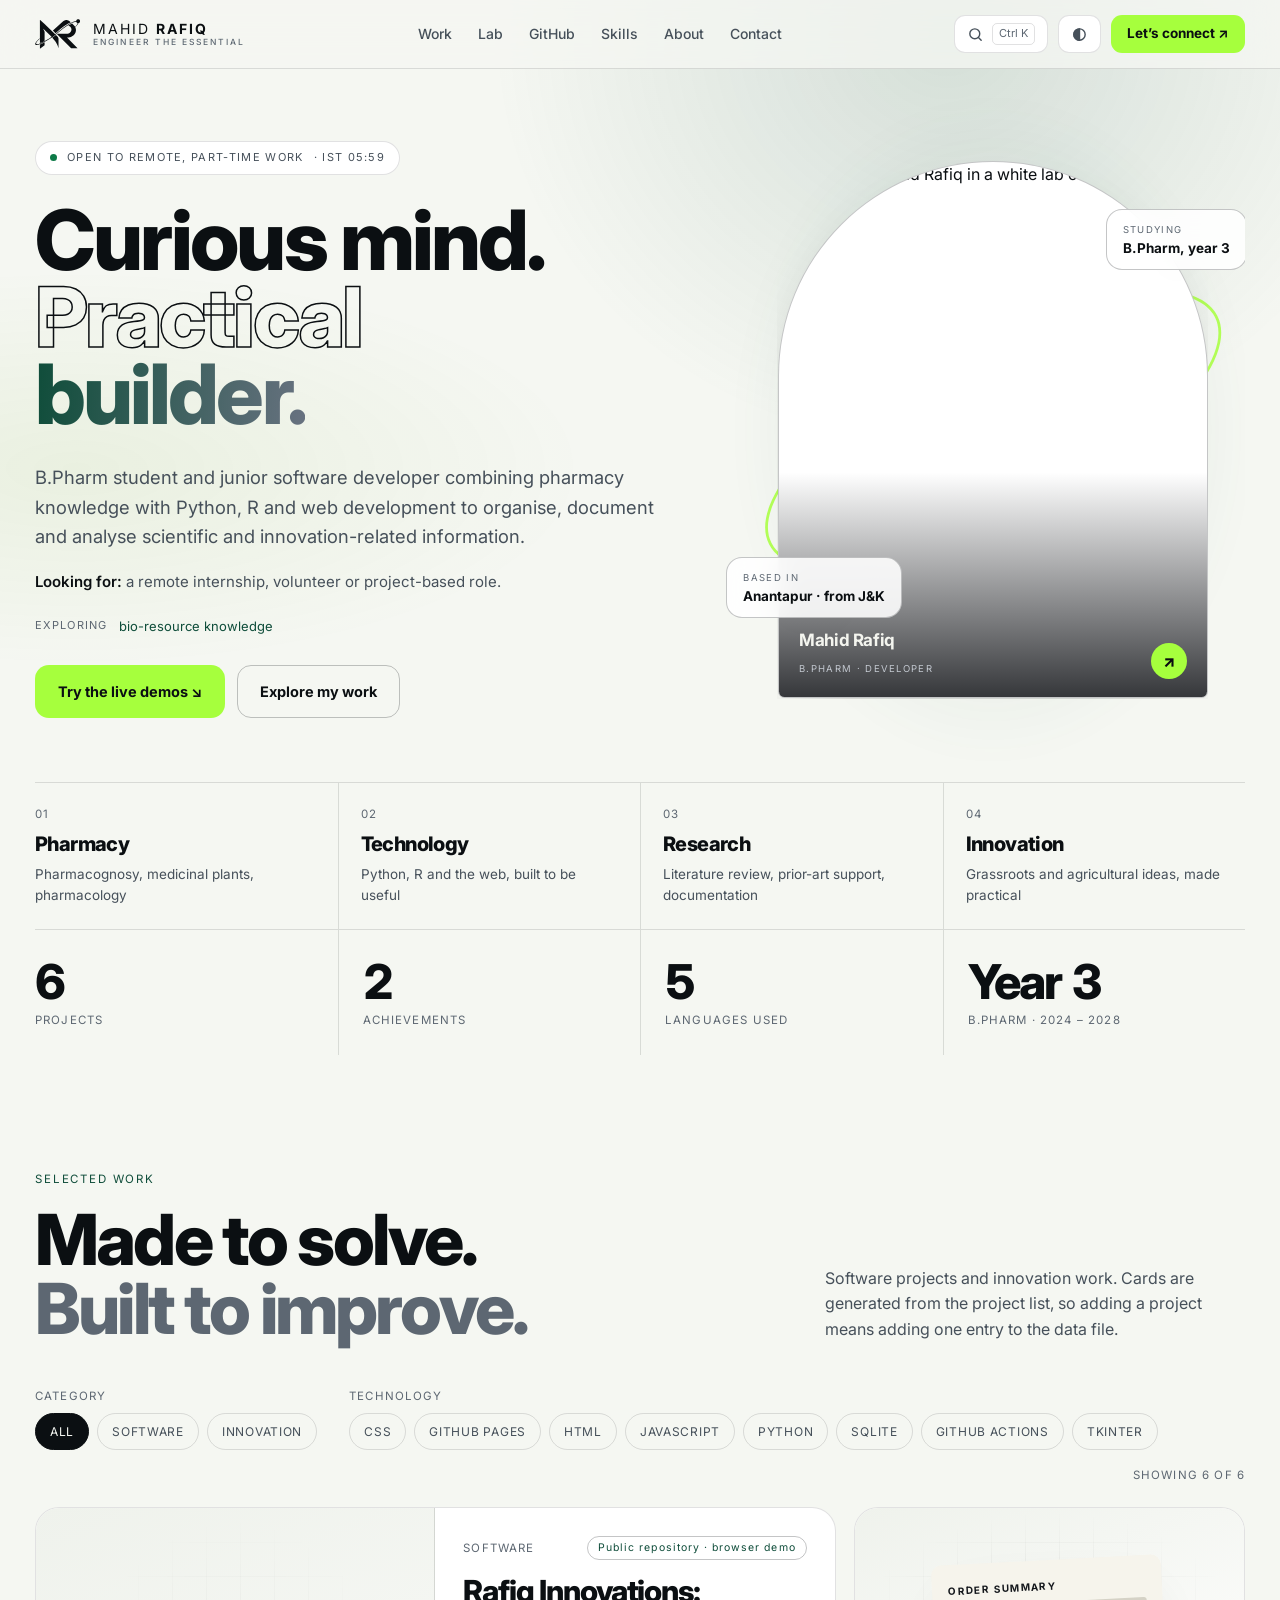
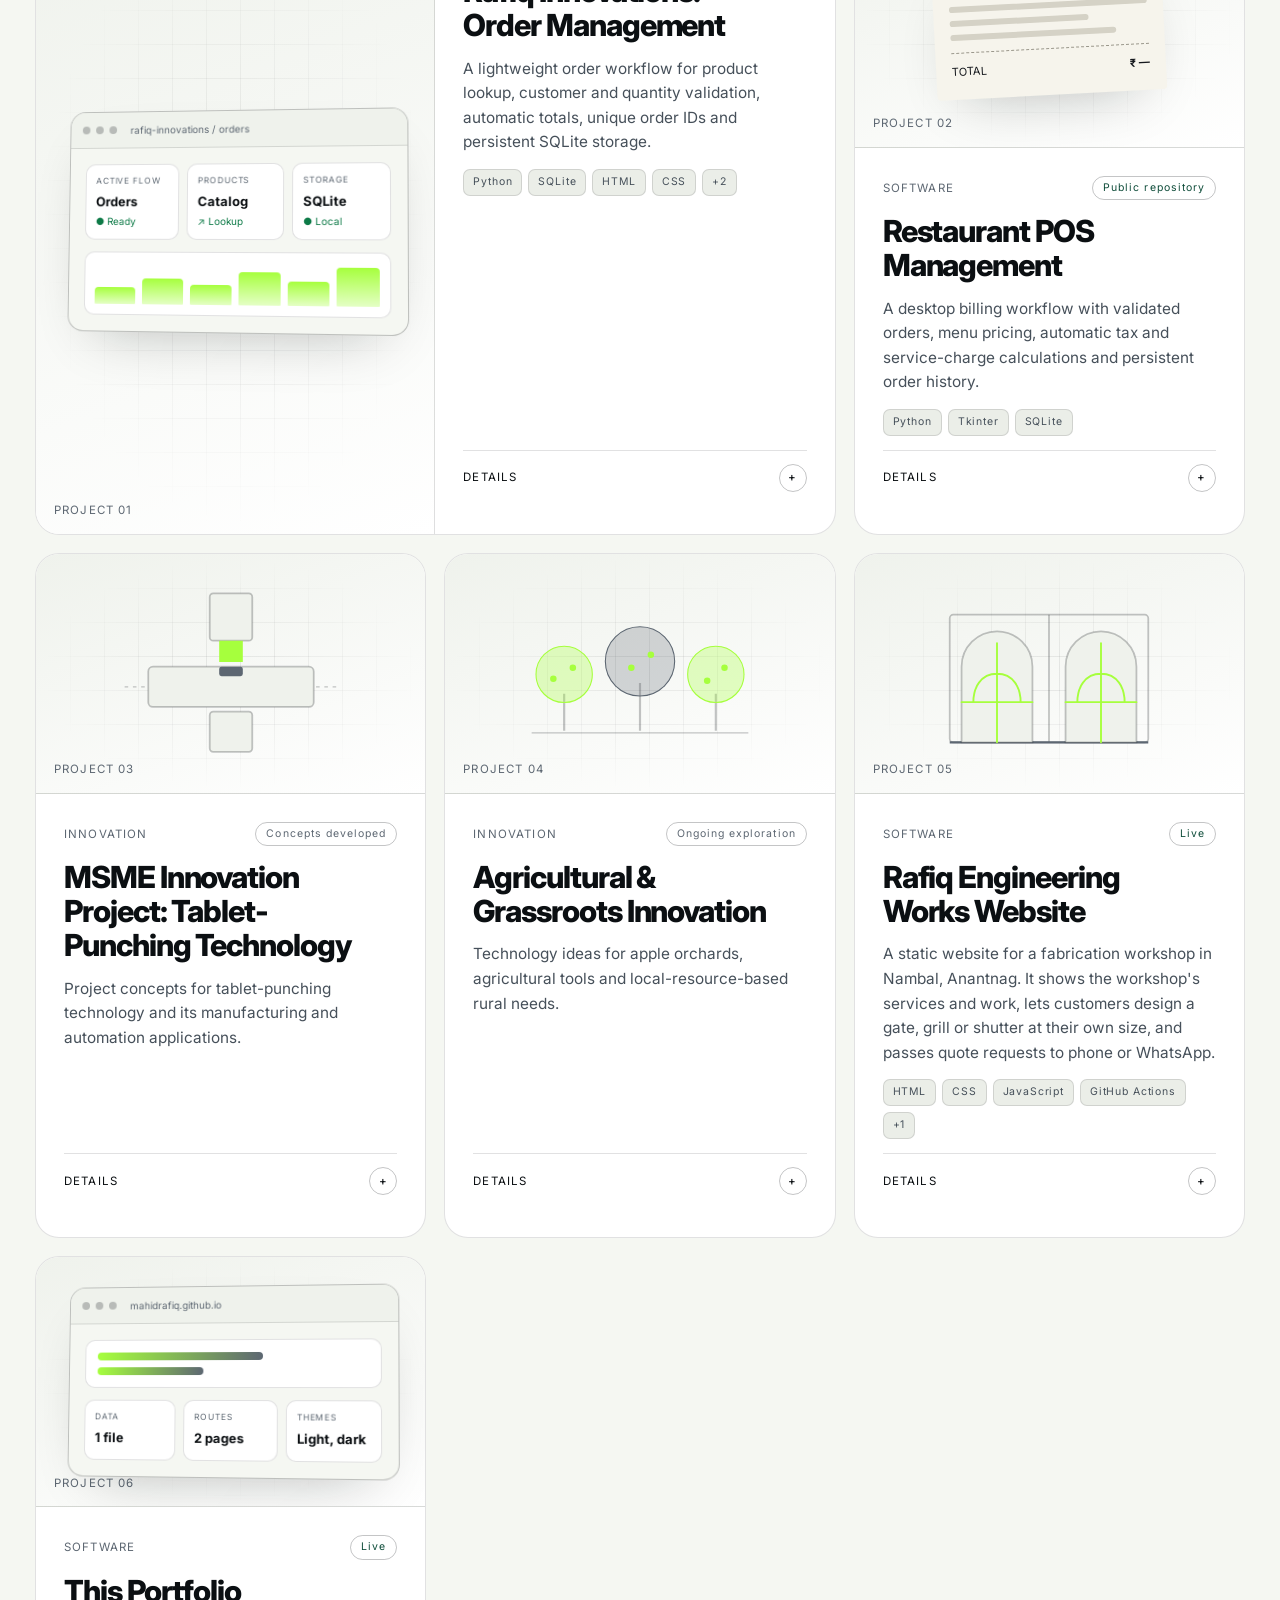
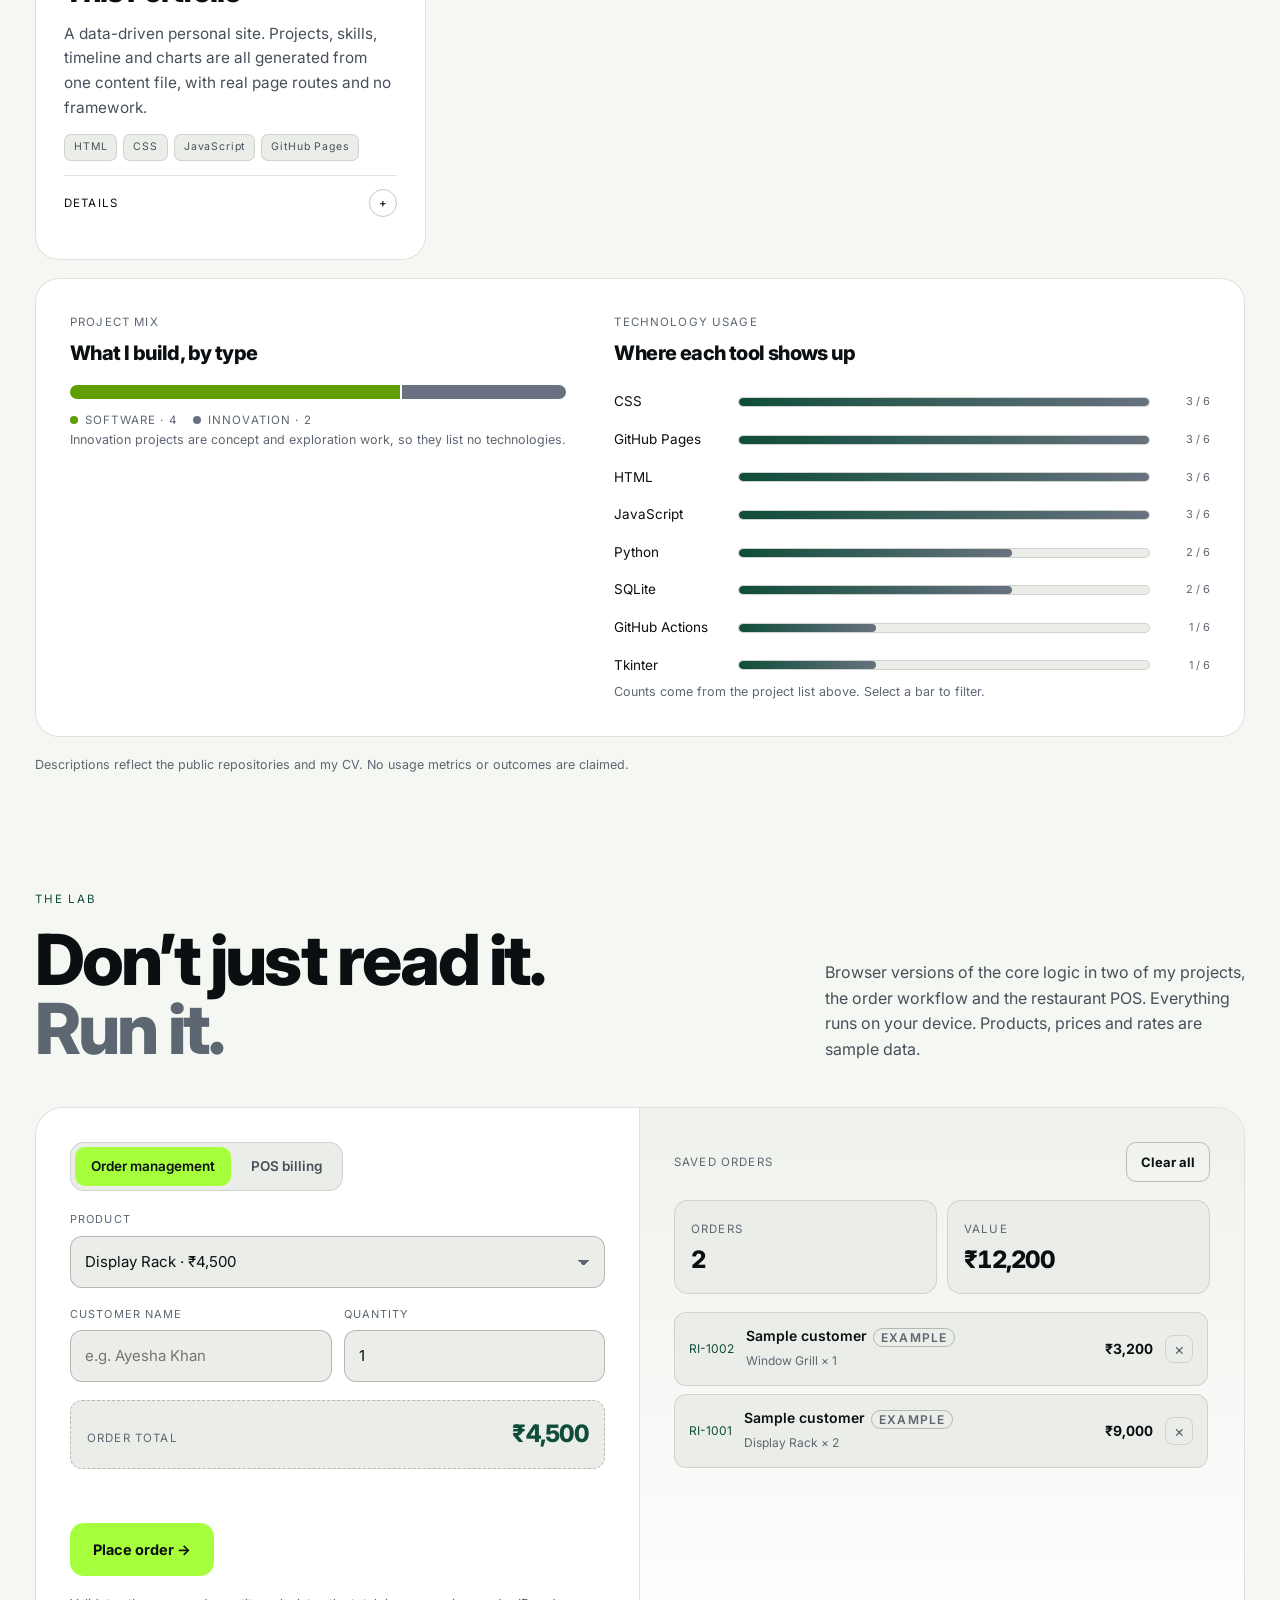
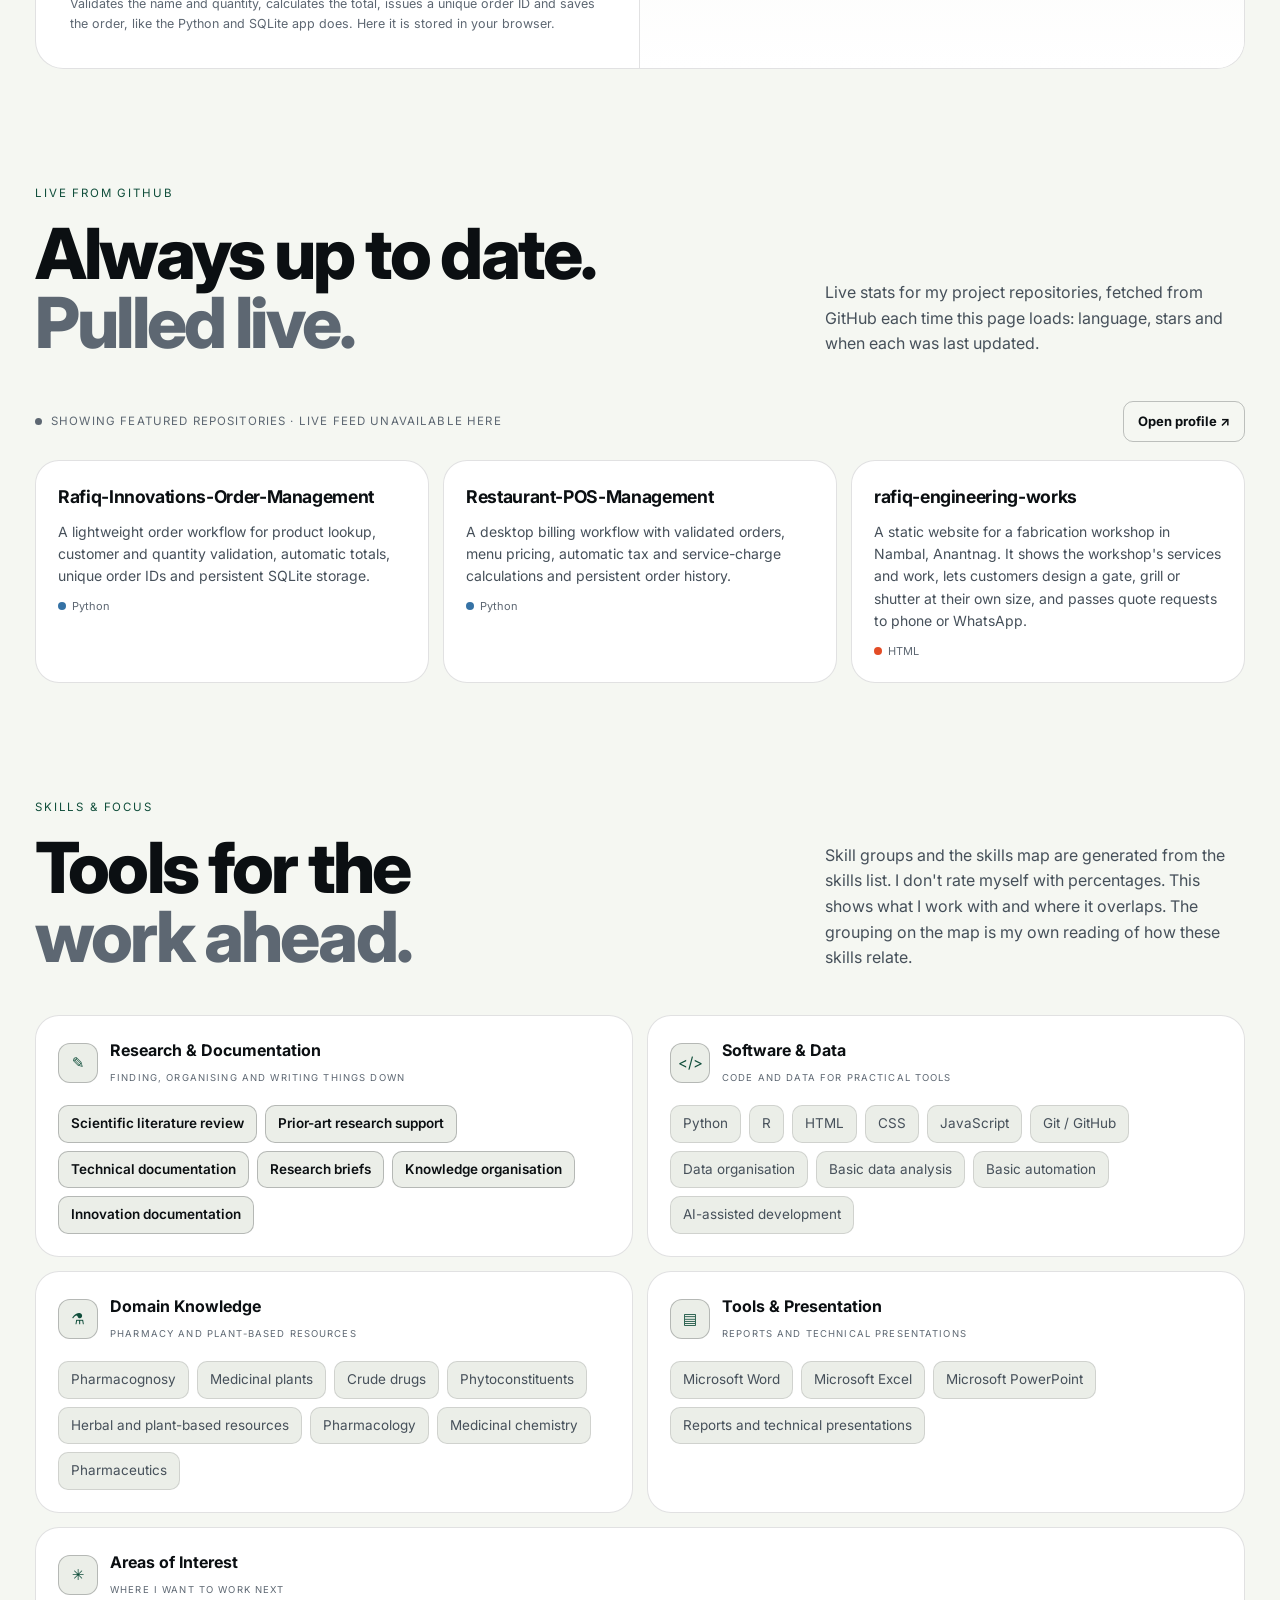
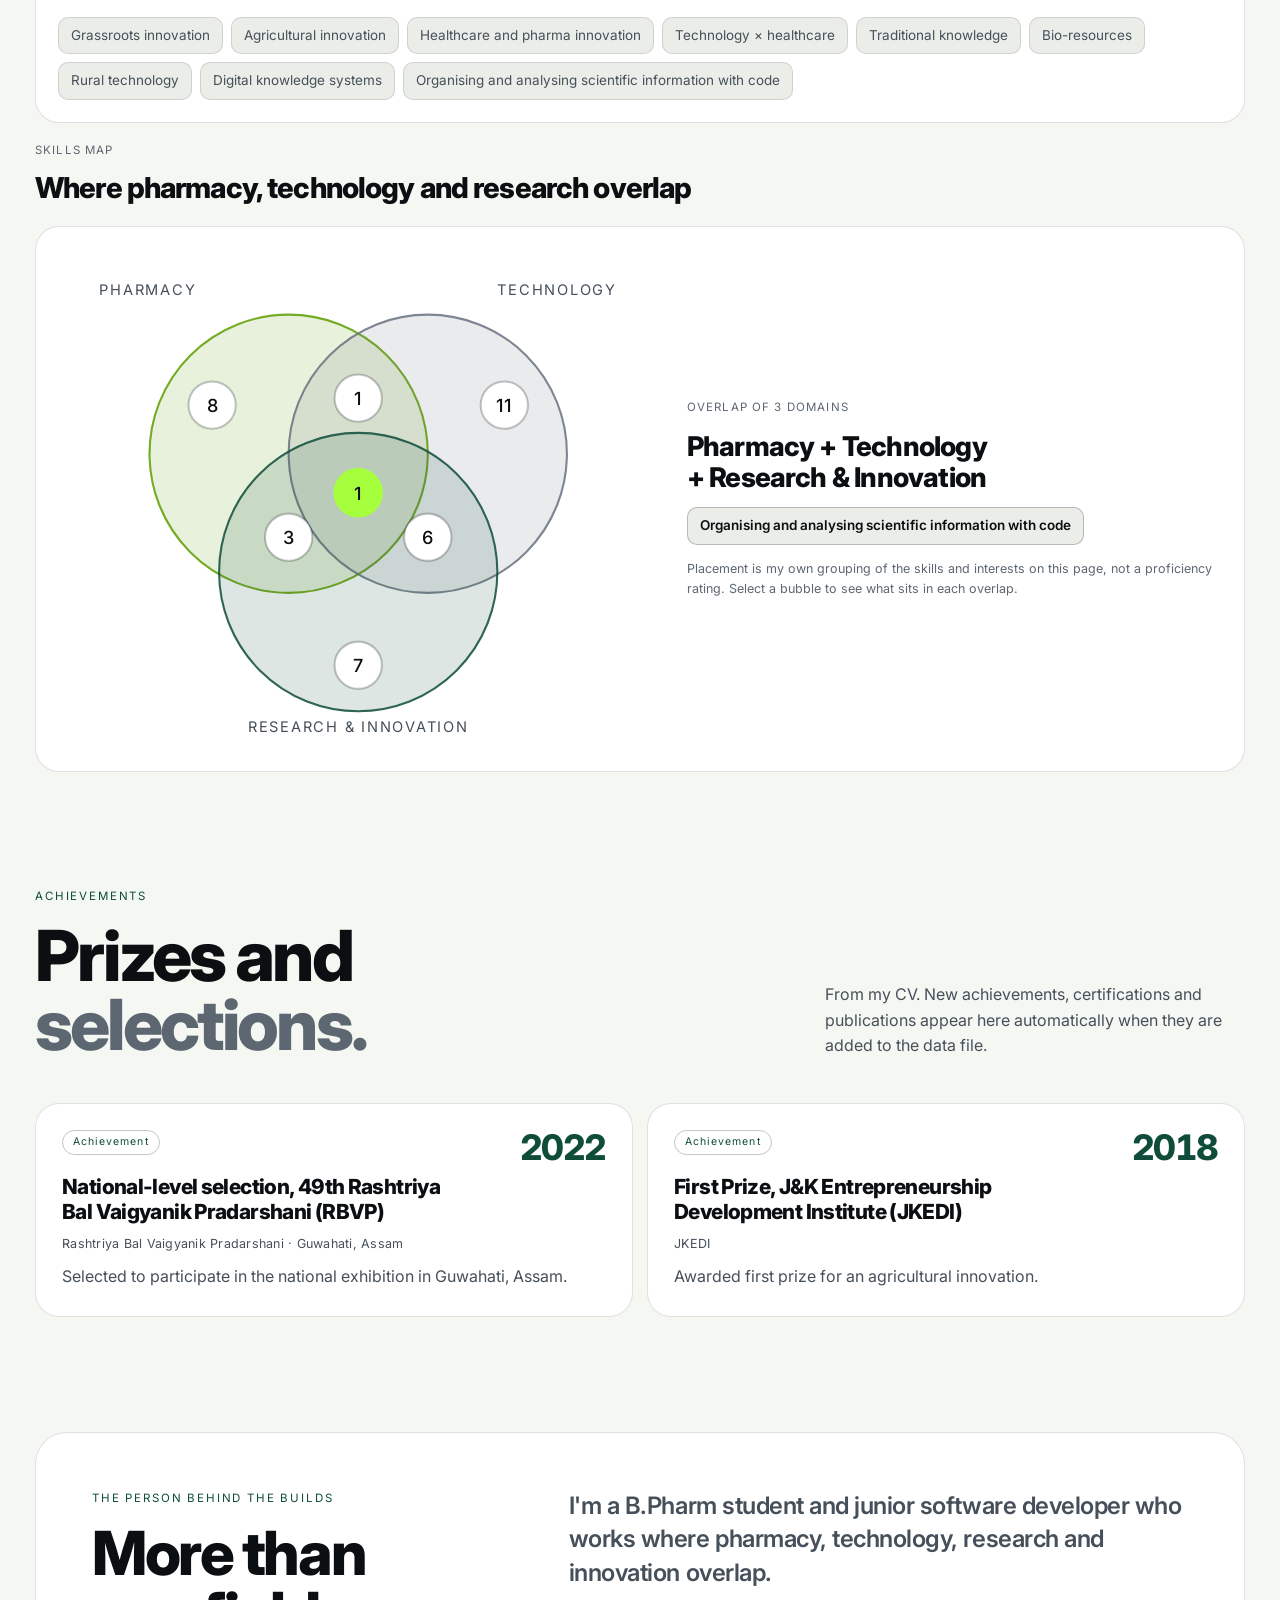
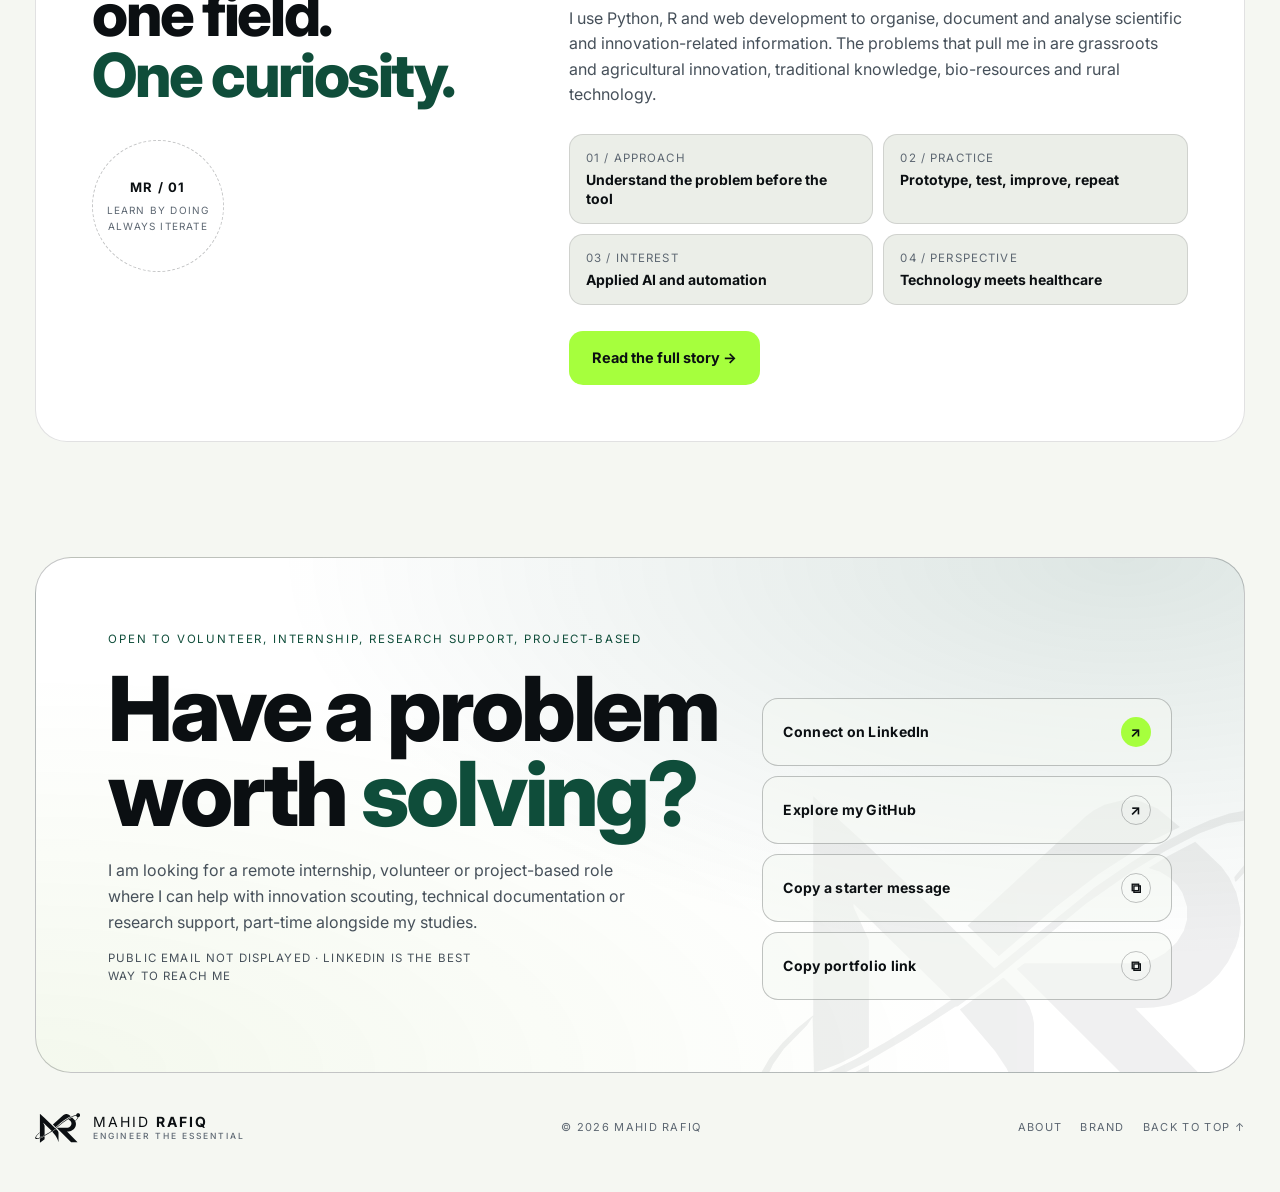
==== commit d0fa0932: "fix: point social metadata at an available profile image" ====
--- a/index.html
+++ b/index.html
@@ -20,13 +20,13 @@
 <meta property="og:site_name" content="Mahid Rafiq">
 <meta property="og:url" content="https://mahidrafiq.github.io/mahidrafiq/">
 <meta property="og:locale" content="en_IN">
-<meta property="og:image:width" content="1200">
-<meta property="og:image:height" content="630">
-<meta property="og:image" content="https://mahidrafiq.github.io/mahidrafiq/assets/brand/og-image.png">
+<meta property="og:image:width" content="400">
+<meta property="og:image:height" content="400">
+<meta property="og:image" content="https://avatars.githubusercontent.com/u/102657264?v=4">
 <meta name="twitter:card" content="summary_large_image">
 <meta name="twitter:title" content="Mahid Rafiq | Pharmacy × Technology × Research">
 <meta name="twitter:description" content="Software, research support and grassroots innovation from a B.Pharm student.">
-<meta name="twitter:image" content="https://mahidrafiq.github.io/mahidrafiq/assets/brand/og-image.png">
+<meta name="twitter:image" content="https://avatars.githubusercontent.com/u/102657264?v=4">
 <link rel="stylesheet" href="https://fonts.googleapis.com/css2?family=Inter:wght@400;500;600;700&family=Space+Grotesk:wght@400;500;600;700&display=swap">
 <link rel="stylesheet" href="css/style.css">
 
@@ -39,7 +39,7 @@
       "@id": "https://mahidrafiq.github.io/mahidrafiq/#person",
       "name": "Mahid Rafiq",
       "url": "https://mahidrafiq.github.io/mahidrafiq/",
-      "image": "https://mahidrafiq.github.io/mahidrafiq/assets/mahid-portrait.jpg",
+      "image": "https://avatars.githubusercontent.com/u/102657264?v=4",
       "jobTitle": "B.Pharm student · Junior software developer · Research & innovation",
       "sameAs": [
         "https://www.linkedin.com/in/mahidrafiq",
